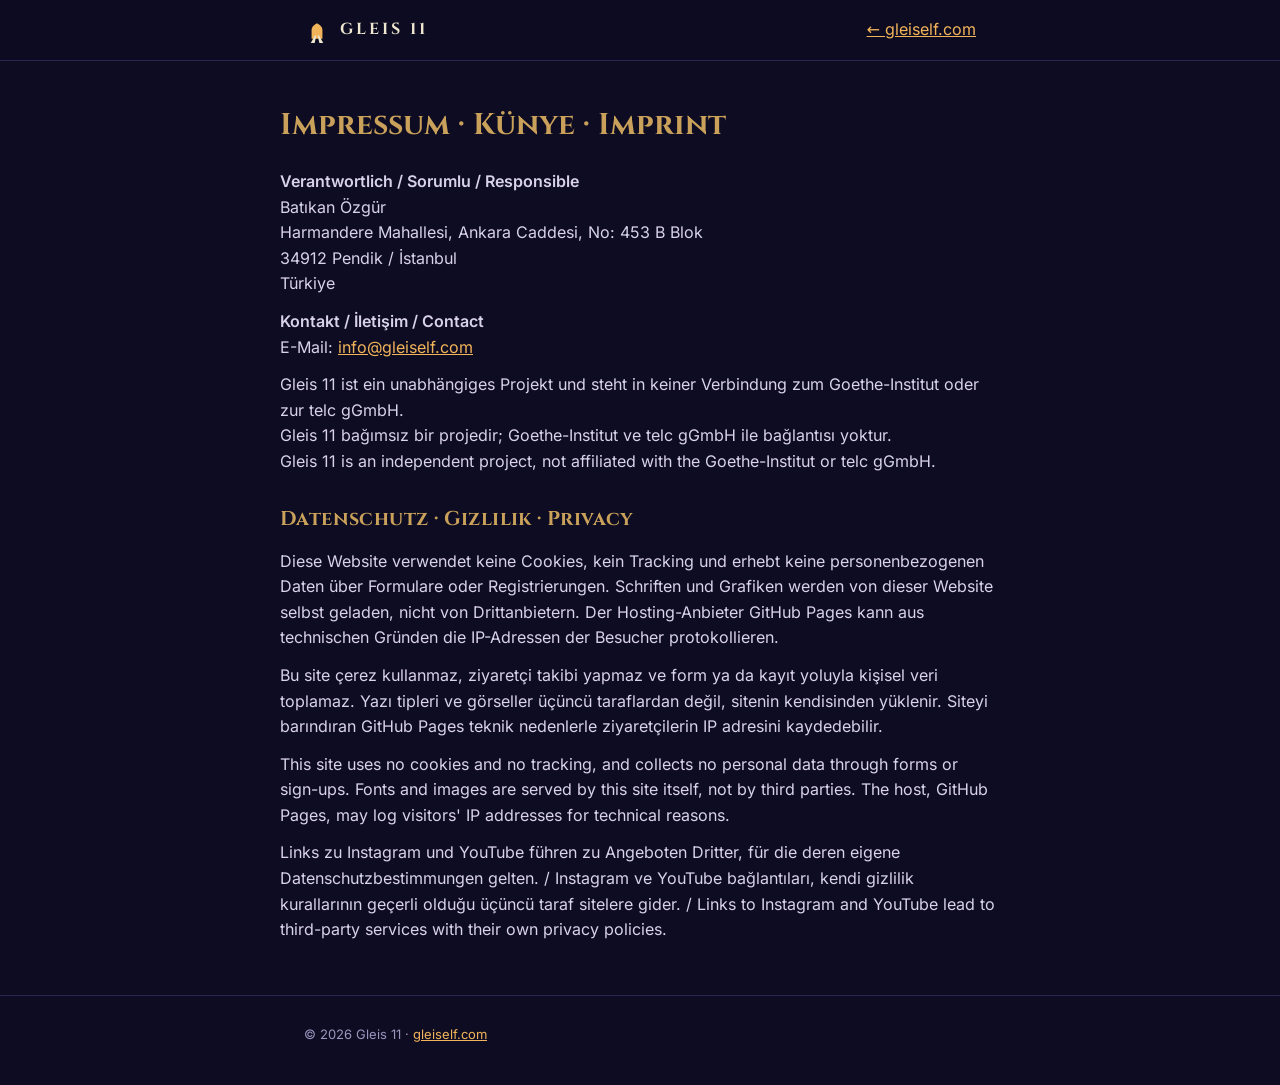
==== impressum.html @ 2728c6e7 "Add files via upload" ====
<!doctype html>
<html lang="de">
<head>
<meta charset="utf-8">
<meta name="viewport" content="width=device-width, initial-scale=1">
<title>Impressum · Künye · Gleis 11</title>
<meta name="robots" content="noindex">
<link rel="icon" href="favicon.svg" type="image/svg+xml">
<link rel="stylesheet" href="style.css">
</head>
<body class="legal">
<header class="bar">
<div class="wrap">
<a class="brand" href="index.html">
<svg width="26" height="26" viewBox="0 0 240 240" aria-hidden="true"><path d="M70 200 L70 118 Q70 84 120 58 Q170 84 170 118 L170 200 Z" fill="#F2B45A"/><polygon points="62,240 98,240 114,170 102,170" fill="#EFE6D0"/><polygon points="142,240 178,240 138,170 126,170" fill="#EFE6D0"/></svg>
GLEIS 11
</a>
<a href="index.html">← gleiself.com</a>
</div>
</header>
<main class="wrap">
<h1>Impressum · Künye · Imprint</h1>

<p><b>Verantwortlich / Sorumlu / Responsible</b><br>
Batıkan Özgür<br>
Harmandere Mahallesi, Ankara Caddesi, No: 453 B Blok<br>
34912 Pendik / İstanbul<br>
Türkiye</p>

<p><b>Kontakt / İletişim / Contact</b><br>
E-Mail: <a href="mailto:info@gleiself.com">info@gleiself.com</a></p>

<p>Gleis 11 ist ein unabhängiges Projekt und steht in keiner Verbindung zum Goethe-Institut oder zur telc gGmbH.<br>
Gleis 11 bağımsız bir projedir; Goethe-Institut ve telc gGmbH ile bağlantısı yoktur.<br>
Gleis 11 is an independent project, not affiliated with the Goethe-Institut or telc gGmbH.</p>

<h2 id="gizlilik">Datenschutz · Gizlilik · Privacy</h2>
<p>Diese Website verwendet keine Cookies, kein Tracking und erhebt keine personenbezogenen Daten über Formulare oder Registrierungen. Schriften und Grafiken werden von dieser Website selbst geladen, nicht von Drittanbietern. Der Hosting-Anbieter GitHub Pages kann aus technischen Gründen die IP-Adressen der Besucher protokollieren.</p>
<p>Bu site çerez kullanmaz, ziyaretçi takibi yapmaz ve form ya da kayıt yoluyla kişisel veri toplamaz. Yazı tipleri ve görseller üçüncü taraflardan değil, sitenin kendisinden yüklenir. Siteyi barındıran GitHub Pages teknik nedenlerle ziyaretçilerin IP adresini kaydedebilir.</p>
<p>This site uses no cookies and no tracking, and collects no personal data through forms or sign-ups. Fonts and images are served by this site itself, not by third parties. The host, GitHub Pages, may log visitors' IP addresses for technical reasons.</p>
<p>Links zu Instagram und YouTube führen zu Angeboten Dritter, für die deren eigene Datenschutzbestimmungen gelten. / Instagram ve YouTube bağlantıları, kendi gizlilik kurallarının geçerli olduğu üçüncü taraf sitelere gider. / Links to Instagram and YouTube lead to third-party services with their own privacy policies.</p>
</main>
<footer><div class="wrap">© 2026 Gleis 11 · <a href="index.html">gleiself.com</a></div></footer>
</body>
</html>
---- style.css ----
@font-face{font-family:'Cinzel';font-style:normal;font-weight:700;font-display:swap;src:url(fonts/cinzel-latin-700-normal.woff2) format('woff2');unicode-range:U+0000-00FF,U+0131,U+0152-0153,U+02BB-02BC,U+02C6,U+02DA,U+02DC,U+0304,U+0308,U+0329,U+2000-206F,U+20AC,U+2122,U+2191,U+2193,U+2212,U+2215,U+FEFF,U+FFFD}
@font-face{font-family:'Cinzel';font-style:normal;font-weight:700;font-display:swap;src:url(fonts/cinzel-latin-ext-700-normal.woff2) format('woff2');unicode-range:U+0100-02BA,U+02BD-02C5,U+02C7-02CC,U+02CE-02D7,U+02DD-02FF,U+0304,U+0308,U+0329,U+1D00-1DBF,U+1E00-1E9F,U+1EF2-1EFF,U+2020,U+20A0-20AB,U+20AD-20C0,U+2113,U+2C60-2C7F,U+A720-A7FF}
@font-face{font-family:'Inter';font-style:normal;font-weight:400;font-display:swap;src:url(fonts/inter-latin-400-normal.woff2) format('woff2');unicode-range:U+0000-00FF,U+0131,U+0152-0153,U+02BB-02BC,U+02C6,U+02DA,U+02DC,U+0304,U+0308,U+0329,U+2000-206F,U+20AC,U+2122,U+2191,U+2193,U+2212,U+2215,U+FEFF,U+FFFD}
@font-face{font-family:'Inter';font-style:normal;font-weight:400;font-display:swap;src:url(fonts/inter-latin-ext-400-normal.woff2) format('woff2');unicode-range:U+0100-02BA,U+02BD-02C5,U+02C7-02CC,U+02CE-02D7,U+02DD-02FF,U+0304,U+0308,U+0329,U+1D00-1DBF,U+1E00-1E9F,U+1EF2-1EFF,U+2020,U+20A0-20AB,U+20AD-20C0,U+2113,U+2C60-2C7F,U+A720-A7FF}
@font-face{font-family:'Inter';font-style:normal;font-weight:500;font-display:swap;src:url(fonts/inter-latin-500-normal.woff2) format('woff2');unicode-range:U+0000-00FF,U+0131,U+0152-0153,U+02BB-02BC,U+02C6,U+02DA,U+02DC,U+0304,U+0308,U+0329,U+2000-206F,U+20AC,U+2122,U+2191,U+2193,U+2212,U+2215,U+FEFF,U+FFFD}
@font-face{font-family:'Inter';font-style:normal;font-weight:500;font-display:swap;src:url(fonts/inter-latin-ext-500-normal.woff2) format('woff2');unicode-range:U+0100-02BA,U+02BD-02C5,U+02C7-02CC,U+02CE-02D7,U+02DD-02FF,U+0304,U+0308,U+0329,U+1D00-1DBF,U+1E00-1E9F,U+1EF2-1EFF,U+2020,U+20A0-20AB,U+20AD-20C0,U+2113,U+2C60-2C7F,U+A720-A7FF}
@font-face{font-family:'Inter';font-style:normal;font-weight:600;font-display:swap;src:url(fonts/inter-latin-600-normal.woff2) format('woff2');unicode-range:U+0000-00FF,U+0131,U+0152-0153,U+02BB-02BC,U+02C6,U+02DA,U+02DC,U+0304,U+0308,U+0329,U+2000-206F,U+20AC,U+2122,U+2191,U+2193,U+2212,U+2215,U+FEFF,U+FFFD}
@font-face{font-family:'Inter';font-style:normal;font-weight:600;font-display:swap;src:url(fonts/inter-latin-ext-600-normal.woff2) format('woff2');unicode-range:U+0100-02BA,U+02BD-02C5,U+02C7-02CC,U+02CE-02D7,U+02DD-02FF,U+0304,U+0308,U+0329,U+1D00-1DBF,U+1E00-1E9F,U+1EF2-1EFF,U+2020,U+20A0-20AB,U+20AD-20C0,U+2113,U+2C60-2C7F,U+A720-A7FF}
@font-face{font-family:'Cormorant Garamond';font-style:italic;font-weight:500;font-display:swap;src:url(fonts/cormorant-garamond-latin-500-italic.woff2) format('woff2');unicode-range:U+0000-00FF,U+0131,U+0152-0153,U+02BB-02BC,U+02C6,U+02DA,U+02DC,U+0304,U+0308,U+0329,U+2000-206F,U+20AC,U+2122,U+2191,U+2193,U+2212,U+2215,U+FEFF,U+FFFD}
@font-face{font-family:'Cormorant Garamond';font-style:italic;font-weight:500;font-display:swap;src:url(fonts/cormorant-garamond-latin-ext-500-italic.woff2) format('woff2');unicode-range:U+0100-02BA,U+02BD-02C5,U+02C7-02CC,U+02CE-02D7,U+02DD-02FF,U+0304,U+0308,U+0329,U+1D00-1DBF,U+1E00-1E9F,U+1EF2-1EFF,U+2020,U+20A0-20AB,U+20AD-20C0,U+2113,U+2C60-2C7F,U+A720-A7FF}
:root{--ground:#0E0C22;--dusk:#2B2260;--panel:#13102C;--line:#2A2550;--lamp:#F2B45A;--gilt:#C9A15A;--parch:#EFE6D0;--text:#D8D2EA;--muted:#BDB5DE;--faint:#9C95BE}
*{box-sizing:border-box}
html{scroll-behavior:smooth}
body{margin:0;background:var(--ground);color:var(--text);font-family:'Inter',system-ui,sans-serif;font-size:16px;line-height:1.6}
a{color:var(--lamp)}a:hover{color:#FFD58A}
.wrap{max-width:720px;margin:0 auto;padding:0 24px}
header.bar{position:sticky;top:0;z-index:5;background:rgba(14,12,34,.92);backdrop-filter:blur(6px);border-bottom:1px solid var(--line)}
header.bar .wrap{display:flex;align-items:center;justify-content:space-between;height:60px}
.brand{display:flex;align-items:center;gap:10px;text-decoration:none;color:var(--parch);font-family:'Cinzel',serif;font-weight:700;letter-spacing:3px}
.lang{display:flex;border:1px solid var(--gilt);border-radius:999px;overflow:hidden}
.lang button{all:unset;cursor:pointer;padding:8px 14px;font-size:14px;font-weight:600;color:var(--parch);min-width:24px;text-align:center}
.lang button[aria-pressed="true"]{background:var(--gilt);color:var(--ground)}
.lang button:focus-visible{outline:2px solid var(--lamp);outline-offset:-2px}
.hero{position:relative;text-align:center;padding:48px 0 56px;background:radial-gradient(ellipse at 50% 30%,var(--dusk) 0%,var(--ground) 70%);overflow:hidden}
.hero .stars{position:absolute;inset:0;width:100%;height:100%;pointer-events:none}
.hero h1{position:relative;margin:18px 0 6px;font-family:'Cinzel',serif;font-weight:700;font-size:clamp(40px,9vw,64px);letter-spacing:.18em;color:var(--parch)}
.hero .lead{position:relative;margin:0 auto 6px;padding:0 24px;max-width:560px;font-size:19px;font-weight:500;color:#F4EFE4}
.hero .halt{position:relative;margin:0 0 28px;font-family:'Cormorant Garamond',serif;font-style:italic;font-size:24px;color:var(--muted)}
.btn{position:relative;display:inline-block;padding:14px 28px;border-radius:999px;background:var(--lamp);color:var(--ground);font-weight:600;text-decoration:none}
.btn:hover{background:#FFC877;color:var(--ground)}
section{padding:44px 0;border-top:1px solid var(--line)}
section.alt{background:var(--panel)}
h2{margin:0 0 14px;font-family:'Cinzel',serif;font-size:26px;color:var(--gilt);letter-spacing:.02em}
p{margin:0 0 12px}
.tiles{display:inline-flex;gap:4px;padding:6px;background:#080A10;border-radius:8px;margin-bottom:18px}
.tiles span{width:28px;height:38px;border-radius:4px;background:linear-gradient(#1A1E2A 50%,#10131C 50%);display:flex;align-items:center;justify-content:center;font-family:'Cinzel',serif;font-weight:700;color:var(--parch)}
.cards{display:grid;gap:12px;grid-template-columns:1fr}
@media(min-width:640px){.cards{grid-template-columns:repeat(3,1fr)}}
.card{padding:16px 18px;border:1px solid var(--gilt);border-radius:12px;background:var(--ground)}
.card b{display:block;color:var(--parch);margin-bottom:4px}
.card span{font-size:15px;color:var(--muted)}
.stats{display:flex;gap:12px;margin-bottom:16px}
.stat{flex:1;padding:14px;border-radius:12px;background:var(--panel);text-align:center}
.stat b{display:block;font-family:'Cinzel',serif;font-size:30px;color:var(--lamp)}
.stat>span{font-size:14px;color:var(--muted)}
.chips{display:flex;flex-wrap:wrap;gap:8px}
.chip{padding:8px 14px;border-radius:999px;background:var(--lamp);color:var(--ground);font-weight:600;font-size:15px}
.chip.soon{background:none;border:1px dashed #6E668F;color:var(--muted);font-weight:400}
.follow{display:grid;gap:14px}
@media(min-width:640px){.follow{grid-template-columns:1fr 1fr}}
.fcard{padding:18px;border-radius:14px;border:1px solid #3A3370;background:var(--panel)}
.fcard b{display:block;color:var(--parch);margin-bottom:12px}
.fcard .row{display:flex;gap:10px}
.fcard a,.fcard .off{flex:1;padding:12px;border-radius:10px;text-align:center;font-weight:600;text-decoration:none;min-height:44px;display:flex;align-items:center;justify-content:center}
.fcard a{background:var(--ground);border:1px solid var(--gilt)}
.fcard .off{border:1px dashed #6E668F;color:#8F88B0;font-weight:400}
footer{padding:28px 0 40px;border-top:1px solid var(--line);font-size:13px;color:var(--faint);line-height:1.6}
footer .refs b{display:block;color:var(--muted);margin-bottom:6px}
footer .refs div{margin-bottom:4px}
footer .links{display:flex;flex-wrap:wrap;gap:16px;margin:18px 0 12px;font-size:14px}
[data-lang="en"] .tr,[data-lang="tr"] .en{display:none}
.legal main{padding:40px 0}
.legal h1{font-family:'Cinzel',serif;color:var(--gilt);font-size:30px;margin:0 0 20px}
.legal h2{font-size:20px;margin-top:28px}
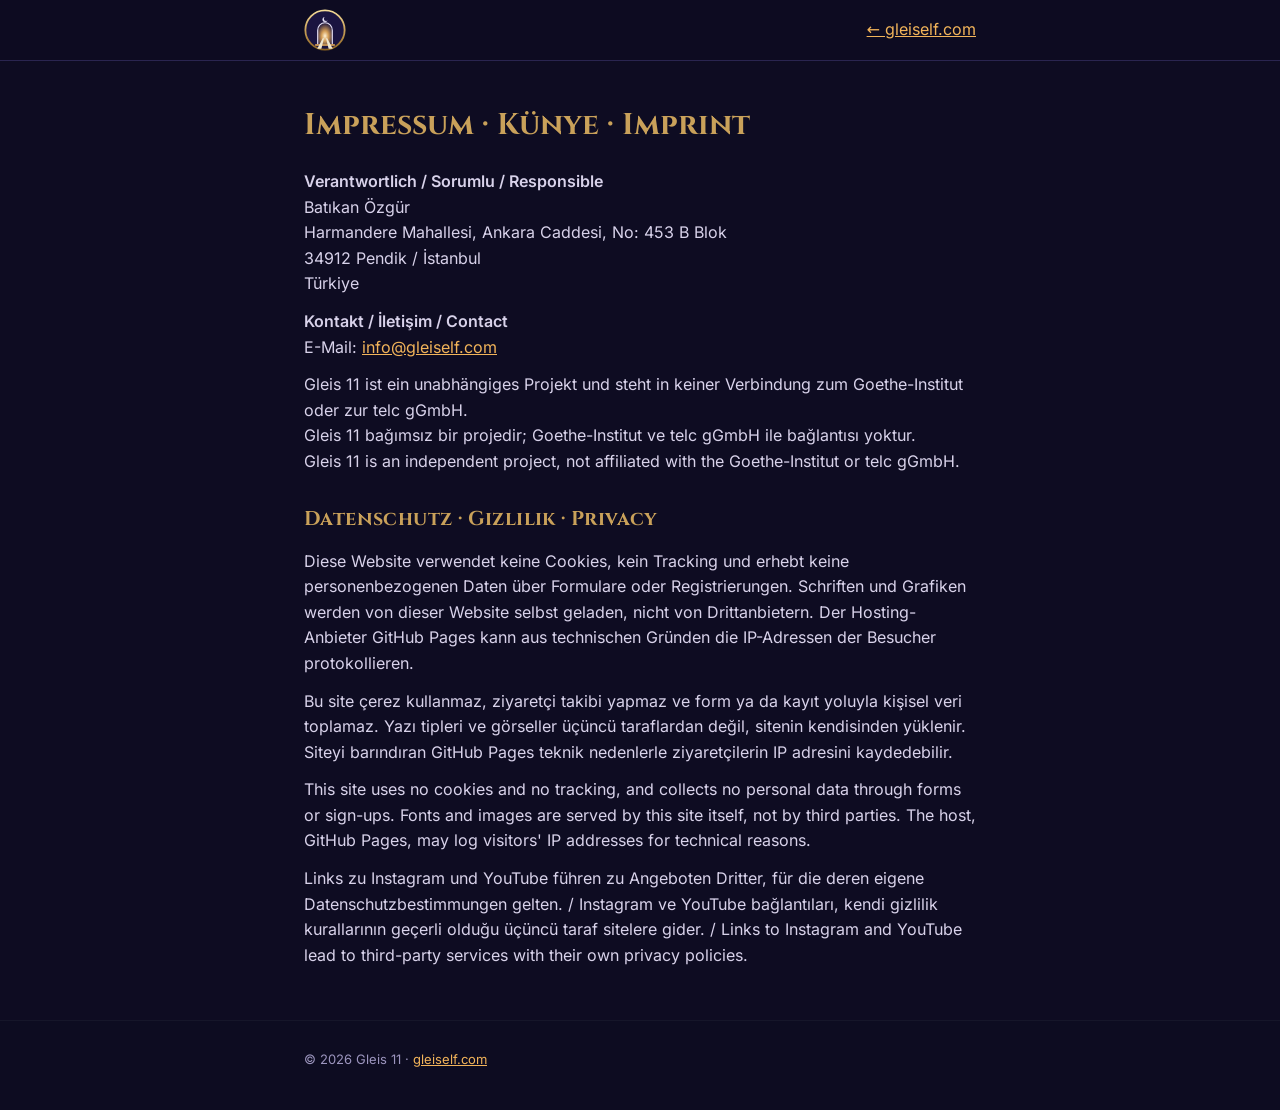
==== commit 5cdf973c: "New station background, logo in rose window, Abfahrt board, follow cards, AI note" ====
--- a/impressum.html
+++ b/impressum.html
@@ -11,9 +11,20 @@
 <body class="legal">
 <header class="bar">
 <div class="wrap">
-<a class="brand" href="index.html">
-<svg width="26" height="26" viewBox="0 0 240 240" aria-hidden="true"><path d="M70 200 L70 118 Q70 84 120 58 Q170 84 170 118 L170 200 Z" fill="#F2B45A"/><polygon points="62,240 98,240 114,170 102,170" fill="#EFE6D0"/><polygon points="142,240 178,240 138,170 126,170" fill="#EFE6D0"/></svg>
-GLEIS 11
+<a class="brand" href="index.html" aria-label="Gleis 11">
+<svg width="42" height="42" viewBox="8 12 184 184" aria-hidden="true">
+<defs>
+<linearGradient id="hg" x1="0" y1="0" x2="0" y2="1"><stop offset="0" stop-color="#F3DA98"/><stop offset=".5" stop-color="#C9A15A"/><stop offset="1" stop-color="#8E6421"/></linearGradient>
+<radialGradient id="hd" cx="50%" cy="62%" r="60%"><stop offset="0" stop-color="#FFF4DA"/><stop offset=".4" stop-color="#F2B45A" stop-opacity=".85"/><stop offset="1" stop-color="#F2B45A" stop-opacity=".05"/></radialGradient>
+<mask id="hc"><rect width="200" height="200" fill="#000"/><circle cx="100" cy="58" r="11" fill="#fff"/><circle cx="105" cy="55" r="10" fill="#000"/></mask>
+</defs>
+<circle cx="100" cy="104" r="86" fill="#1A1440" stroke="url(#hg)" stroke-width="8"/>
+<rect width="200" height="200" fill="#E6E1F5" mask="url(#hc)"/>
+<path d="M68 166 L68 106 A32 34 0 0 1 132 106 L132 166" fill="url(#hd)" stroke="#E6E1F5" stroke-width="5"/>
+<rect x="56" y="166" width="88" height="7" rx="3" fill="#F2B45A"/>
+<polygon points="66,186 84,186 96,140 90,140" fill="#EFE6D0"/>
+<polygon points="116,186 134,186 110,140 104,140" fill="#EFE6D0"/>
+</svg>
 </a>
 <a href="index.html">← gleiself.com</a>
 </div>
--- a/style.css
+++ b/style.css
@@ -32,8 +32,6 @@
 section.alt{background:var(--panel)}
 h2{margin:0 0 14px;font-family:'Cinzel',serif;font-size:26px;color:var(--gilt);letter-spacing:.02em}
 p{margin:0 0 12px}
-.tiles{display:inline-flex;gap:4px;padding:6px;background:#080A10;border-radius:8px;margin-bottom:18px}
-.tiles span{width:28px;height:38px;border-radius:4px;background:linear-gradient(#1A1E2A 50%,#10131C 50%);display:flex;align-items:center;justify-content:center;font-family:'Cinzel',serif;font-weight:700;color:var(--parch)}
 .cards{display:grid;gap:12px;grid-template-columns:1fr}
 @media(min-width:640px){.cards{grid-template-columns:repeat(3,1fr)}}
 .card{padding:16px 18px;border:1px solid var(--gilt);border-radius:12px;background:var(--ground)}
@@ -45,20 +43,59 @@
 .stat>span{font-size:14px;color:var(--muted)}
 .chips{display:flex;flex-wrap:wrap;gap:8px}
 .chip{padding:8px 14px;border-radius:999px;background:var(--lamp);color:var(--ground);font-weight:600;font-size:15px}
-.chip.soon{background:none;border:1px dashed #6E668F;color:var(--muted);font-weight:400}
+.board{margin-top:18px;padding:14px 16px 16px;background:#080A10;border:1px solid #2A2E3C;border-radius:12px;box-shadow:inset 0 1px 0 #1C2030}
+.board-head{display:flex;align-items:center;justify-content:space-between;font-family:'Cinzel',serif;font-weight:700;letter-spacing:.2em;text-transform:uppercase;font-size:13px;color:var(--gilt);margin-bottom:10px}
+.lampdot{width:9px;height:9px;border-radius:50%;background:var(--lamp);box-shadow:0 0 10px var(--lamp);animation:blink 1.6s ease-in-out infinite}
+@keyframes blink{50%{opacity:.25}}
+.board-cols,.board-row{display:grid;grid-template-columns:56px 1fr 48px;gap:10px;align-items:center}
+.board-cols{font-size:11px;letter-spacing:.12em;text-transform:uppercase;color:#6F7590;margin-bottom:6px}
+.board-cols span:last-child,.board-row .gl{text-align:center}
+.board-row .when{color:var(--lamp);font-weight:600;font-size:15px}
+.board-row .gl{font-family:'Cinzel',serif;font-weight:700;font-size:20px;color:var(--parch)}
+.flap{position:relative;display:block;height:44px;perspective:300px;border-radius:6px;background:linear-gradient(#1A1E2A 50%,#10131C 50%);overflow:hidden}
+.flap::after{content:"";position:absolute;left:0;right:0;top:50%;height:1px;background:#05060A}
+.flap .word{display:flex;align-items:center;height:100%;padding:0 12px;font-size:20px;font-weight:600;color:var(--parch);white-space:nowrap;transform-origin:50% 50%;transition:transform .18s ease-in,opacity .18s}
+.flap .word.out{transform:rotateX(90deg);opacity:.3}
+.flap .word.in{animation:flipin .18s ease-out}
+@keyframes flipin{from{transform:rotateX(-90deg);opacity:.3}to{transform:none;opacity:1}}
+.board-cap{margin:10px 0 0;font-size:15px;color:var(--muted)}
+.sr{position:absolute;width:1px;height:1px;overflow:hidden;clip:rect(0 0 0 0);white-space:nowrap;margin:0}
+@media(prefers-reduced-motion:reduce){.lampdot{animation:none}}
 .follow{display:grid;gap:14px}
-@media(min-width:640px){.follow{grid-template-columns:1fr 1fr}}
+@media(min-width:640px){.follow{grid-template-columns:repeat(3,1fr)}}
 .fcard{padding:18px;border-radius:14px;border:1px solid #3A3370;background:var(--panel)}
 .fcard b{display:block;color:var(--parch);margin-bottom:12px}
-.fcard .row{display:flex;gap:10px}
+.fcard .row{display:flex;flex-direction:column;gap:10px}
 .fcard a,.fcard .off{flex:1;padding:12px;border-radius:10px;text-align:center;font-weight:600;text-decoration:none;min-height:44px;display:flex;align-items:center;justify-content:center}
-.fcard a{background:var(--ground);border:1px solid var(--gilt)}
+.fcard a{background:var(--ground);border:1px solid var(--gilt);gap:8px}
+.fcard .ig{flex:none}
+footer .ai{margin-top:6px}
 .fcard .off{border:1px dashed #6E668F;color:#8F88B0;font-weight:400}
 footer{padding:28px 0 40px;border-top:1px solid var(--line);font-size:13px;color:var(--faint);line-height:1.6}
 footer .refs b{display:block;color:var(--muted);margin-bottom:6px}
 footer .refs div{margin-bottom:4px}
 footer .links{display:flex;flex-wrap:wrap;gap:16px;margin:18px 0 12px;font-size:14px}
 [data-lang="en"] .tr,[data-lang="tr"] .en{display:none}
-.legal main{padding:40px 0}
+.legal main{padding:40px 24px}
 .legal h1{font-family:'Cinzel',serif;color:var(--gilt);font-size:30px;margin:0 0 20px}
 .legal h2{font-size:20px;margin-top:28px}
+/* fixed illustrated background; the logo is part of the picture */
+/* the whole picture always fits between the 60px header and the bottom of the screen */
+:root{--vh:100vh}
+@supports(height:100lvh){:root{--vh:100lvh}}
+:root{--s:calc((var(--vh) - 60px) / 1000);--off:60px}
+.bgfix{position:fixed;left:0;top:0;width:100%;height:var(--vh);z-index:-1;background:var(--ground) url(bg-1200.webp) no-repeat;background-size:calc(var(--s) * 1600) calc(var(--s) * 1000);background-position:center var(--off)}
+@media(min-width:900px){.bgfix{background-image:url(bg.webp)}}
+.bgfix::after{content:"";position:absolute;inset:0;background:linear-gradient(to right,#0E0C22 0,rgba(14,12,34,0) 9%,rgba(14,12,34,0) 91%,#0E0C22 100%) center top/calc(var(--s) * 1600 + 2px) 100% no-repeat,linear-gradient(rgba(14,12,34,.18),rgba(14,12,34,.30) 55%,rgba(14,12,34,.45))}
+.brand svg{display:block}
+/* hero: positions are in picture units (1 unit = var(--s)) so they line up with the drawing */
+.hero{background:linear-gradient(to bottom,rgba(14,12,34,0) 0,rgba(14,12,34,0) 90%,rgba(14,12,34,.58) 100%);padding:calc(var(--off) + var(--s) * 466 - 60px) 0 0;min-height:calc(var(--off) + var(--s) * 930 - 60px)}
+.hero h1{margin:0;font-size:calc(var(--s) * 38);line-height:1;letter-spacing:.16em;padding-left:.16em;text-shadow:0 2px 14px rgba(14,12,34,.9)}
+.hero .lead{margin:calc(var(--s) * 18) auto 0;text-shadow:0 1px 12px rgba(14,12,34,.95)}
+.hero .btn{margin-top:14px}
+.hero .halt{position:absolute;left:50%;top:calc(var(--off) + var(--s) * 742 - 60px);transform:translate(-50%,-50%);margin:0;display:inline-block;padding:14px 28px;border-radius:999px;background:var(--lamp);color:var(--ground);font-family:'Inter',system-ui,sans-serif;font-style:normal;font-weight:600;font-size:16px;line-height:1.6;white-space:nowrap;text-decoration:none;box-shadow:0 0 0 1px rgba(14,12,34,.35),0 2px 10px rgba(14,12,34,.45)}
+.hero .halt:hover{background:#FFC877;color:var(--ground)}
+.hero .halt:focus-visible,.hero .btn:focus-visible{outline:2px solid var(--parch);outline-offset:3px}
+main>section{background:rgba(14,12,34,.58);border-top:0}
+main>section.alt{background:rgba(17,14,40,.64)}
+footer{background:rgba(14,12,34,.7);border-top:1px solid rgba(255,255,255,.04)}
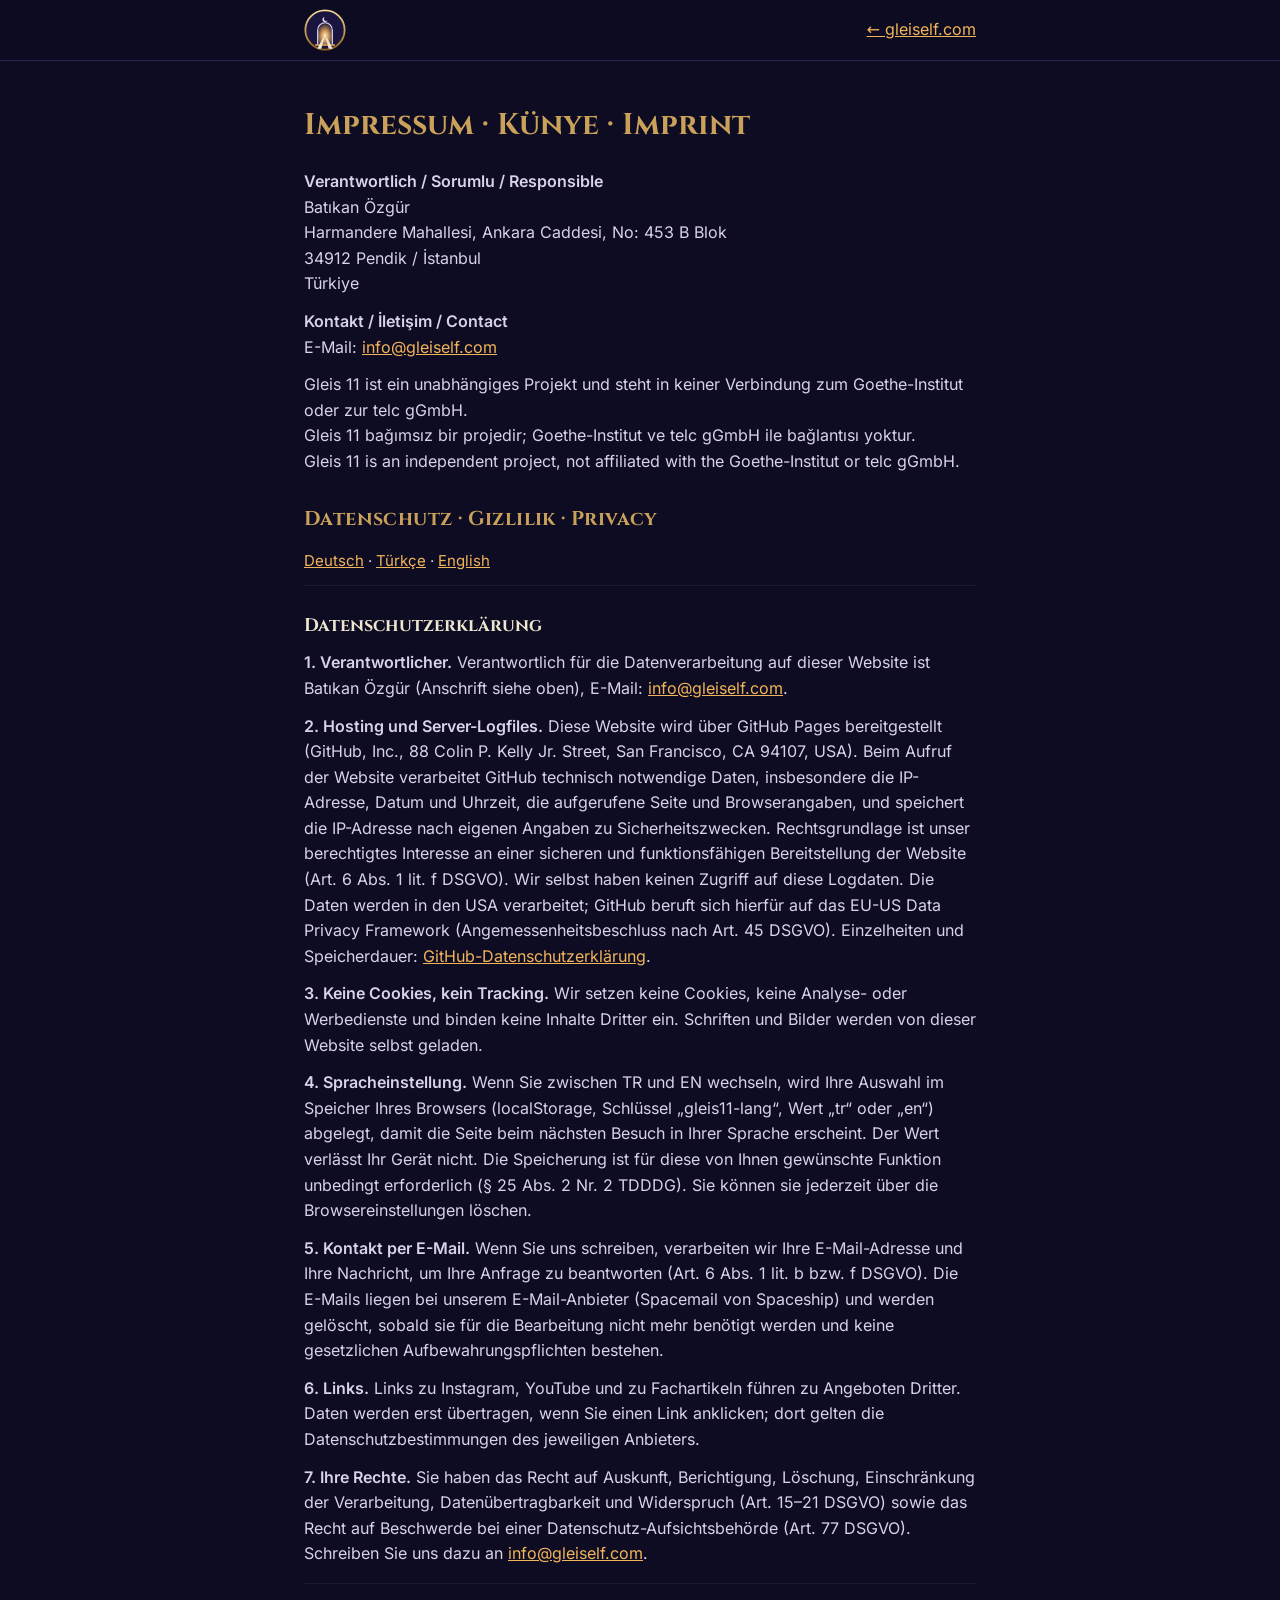
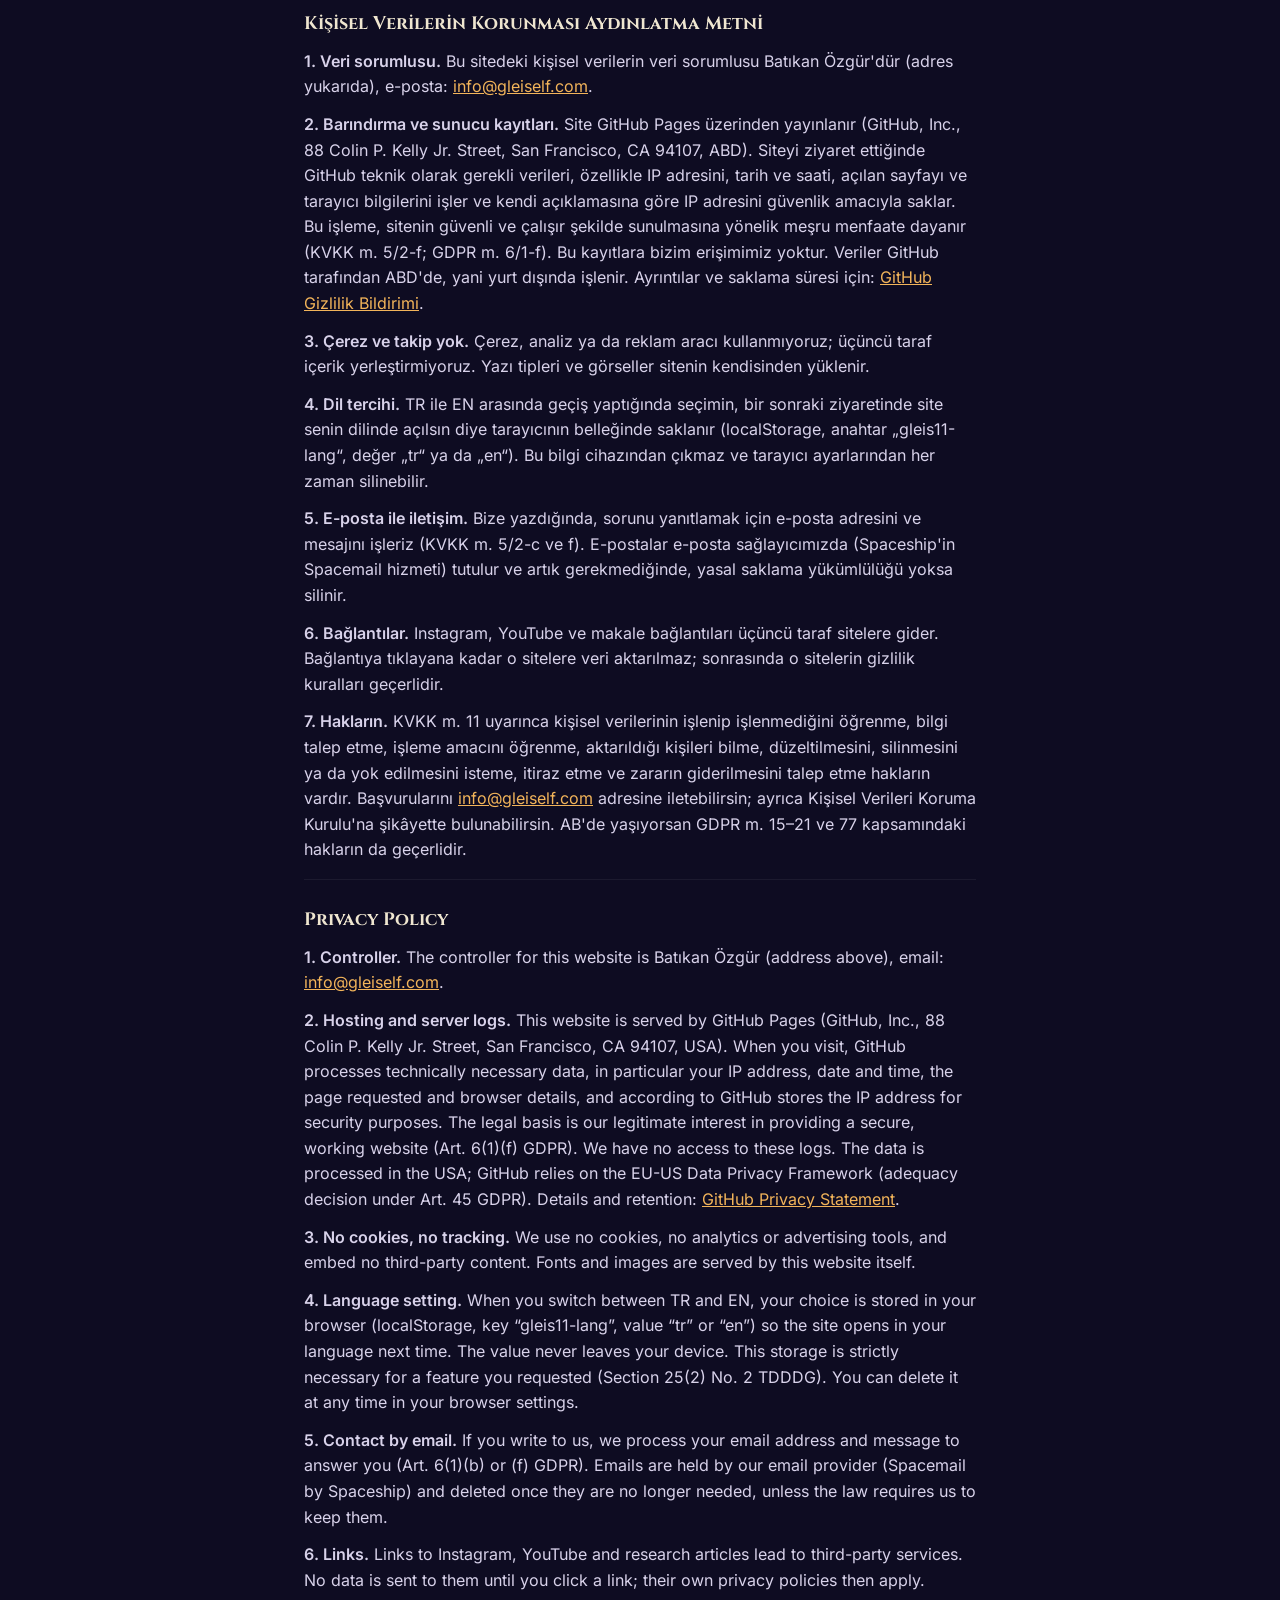
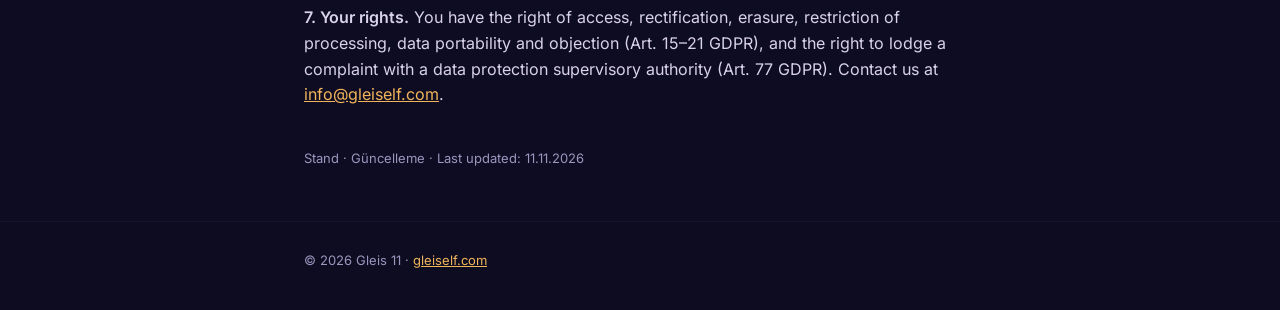
==== commit e58cacd0: "Full privacy notice in DE/TR/EN (GDPR, KVKK, TDDDG)" ====
--- a/impressum.html
+++ b/impressum.html
@@ -46,10 +46,42 @@
 Gleis 11 is an independent project, not affiliated with the Goethe-Institut or telc gGmbH.</p>
 
 <h2 id="gizlilik">Datenschutz · Gizlilik · Privacy</h2>
-<p>Diese Website verwendet keine Cookies, kein Tracking und erhebt keine personenbezogenen Daten über Formulare oder Registrierungen. Schriften und Grafiken werden von dieser Website selbst geladen, nicht von Drittanbietern. Der Hosting-Anbieter GitHub Pages kann aus technischen Gründen die IP-Adressen der Besucher protokollieren.</p>
-<p>Bu site çerez kullanmaz, ziyaretçi takibi yapmaz ve form ya da kayıt yoluyla kişisel veri toplamaz. Yazı tipleri ve görseller üçüncü taraflardan değil, sitenin kendisinden yüklenir. Siteyi barındıran GitHub Pages teknik nedenlerle ziyaretçilerin IP adresini kaydedebilir.</p>
-<p>This site uses no cookies and no tracking, and collects no personal data through forms or sign-ups. Fonts and images are served by this site itself, not by third parties. The host, GitHub Pages, may log visitors' IP addresses for technical reasons.</p>
-<p>Links zu Instagram und YouTube führen zu Angeboten Dritter, für die deren eigene Datenschutzbestimmungen gelten. / Instagram ve YouTube bağlantıları, kendi gizlilik kurallarının geçerli olduğu üçüncü taraf sitelere gider. / Links to Instagram and YouTube lead to third-party services with their own privacy policies.</p>
+<p class="langnav"><a href="#de">Deutsch</a> · <a href="#tr">Türkçe</a> · <a href="#en">English</a></p>
+
+<section id="de" lang="de">
+<h3>Datenschutzerklärung</h3>
+<p><b>1. Verantwortlicher.</b> Verantwortlich für die Datenverarbeitung auf dieser Website ist Batıkan Özgür (Anschrift siehe oben), E-Mail: <a href="mailto:info@gleiself.com">info@gleiself.com</a>.</p>
+<p><b>2. Hosting und Server-Logfiles.</b> Diese Website wird über GitHub Pages bereitgestellt (GitHub, Inc., 88 Colin P. Kelly Jr. Street, San Francisco, CA 94107, USA). Beim Aufruf der Website verarbeitet GitHub technisch notwendige Daten, insbesondere die IP-Adresse, Datum und Uhrzeit, die aufgerufene Seite und Browserangaben, und speichert die IP-Adresse nach eigenen Angaben zu Sicherheitszwecken. Rechtsgrundlage ist unser berechtigtes Interesse an einer sicheren und funktionsfähigen Bereitstellung der Website (Art. 6 Abs. 1 lit. f DSGVO). Wir selbst haben keinen Zugriff auf diese Logdaten. Die Daten werden in den USA verarbeitet; GitHub beruft sich hierfür auf das EU-US Data Privacy Framework (Angemessenheitsbeschluss nach Art. 45 DSGVO). Einzelheiten und Speicherdauer: <a href="https://docs.github.com/de/site-policy/privacy-policies/github-general-privacy-statement" rel="noopener">GitHub-Datenschutzerklärung</a>.</p>
+<p><b>3. Keine Cookies, kein Tracking.</b> Wir setzen keine Cookies, keine Analyse- oder Werbedienste und binden keine Inhalte Dritter ein. Schriften und Bilder werden von dieser Website selbst geladen.</p>
+<p><b>4. Spracheinstellung.</b> Wenn Sie zwischen TR und EN wechseln, wird Ihre Auswahl im Speicher Ihres Browsers (localStorage, Schlüssel „gleis11-lang“, Wert „tr“ oder „en“) abgelegt, damit die Seite beim nächsten Besuch in Ihrer Sprache erscheint. Der Wert verlässt Ihr Gerät nicht. Die Speicherung ist für diese von Ihnen gewünschte Funktion unbedingt erforderlich (§ 25 Abs. 2 Nr. 2 TDDDG). Sie können sie jederzeit über die Browsereinstellungen löschen.</p>
+<p><b>5. Kontakt per E-Mail.</b> Wenn Sie uns schreiben, verarbeiten wir Ihre E-Mail-Adresse und Ihre Nachricht, um Ihre Anfrage zu beantworten (Art. 6 Abs. 1 lit. b bzw. f DSGVO). Die E-Mails liegen bei unserem E-Mail-Anbieter (Spacemail von Spaceship) und werden gelöscht, sobald sie für die Bearbeitung nicht mehr benötigt werden und keine gesetzlichen Aufbewahrungspflichten bestehen.</p>
+<p><b>6. Links.</b> Links zu Instagram, YouTube und zu Fachartikeln führen zu Angeboten Dritter. Daten werden erst übertragen, wenn Sie einen Link anklicken; dort gelten die Datenschutzbestimmungen des jeweiligen Anbieters.</p>
+<p><b>7. Ihre Rechte.</b> Sie haben das Recht auf Auskunft, Berichtigung, Löschung, Einschränkung der Verarbeitung, Datenübertragbarkeit und Widerspruch (Art. 15–21 DSGVO) sowie das Recht auf Beschwerde bei einer Datenschutz-Aufsichtsbehörde (Art. 77 DSGVO). Schreiben Sie uns dazu an <a href="mailto:info@gleiself.com">info@gleiself.com</a>.</p>
+</section>
+
+<section id="tr" lang="tr">
+<h3>Kişisel Verilerin Korunması Aydınlatma Metni</h3>
+<p><b>1. Veri sorumlusu.</b> Bu sitedeki kişisel verilerin veri sorumlusu Batıkan Özgür'dür (adres yukarıda), e-posta: <a href="mailto:info@gleiself.com">info@gleiself.com</a>.</p>
+<p><b>2. Barındırma ve sunucu kayıtları.</b> Site GitHub Pages üzerinden yayınlanır (GitHub, Inc., 88 Colin P. Kelly Jr. Street, San Francisco, CA 94107, ABD). Siteyi ziyaret ettiğinde GitHub teknik olarak gerekli verileri, özellikle IP adresini, tarih ve saati, açılan sayfayı ve tarayıcı bilgilerini işler ve kendi açıklamasına göre IP adresini güvenlik amacıyla saklar. Bu işleme, sitenin güvenli ve çalışır şekilde sunulmasına yönelik meşru menfaate dayanır (KVKK m. 5/2-f; GDPR m. 6/1-f). Bu kayıtlara bizim erişimimiz yoktur. Veriler GitHub tarafından ABD'de, yani yurt dışında işlenir. Ayrıntılar ve saklama süresi için: <a href="https://docs.github.com/tr/site-policy/privacy-policies/github-general-privacy-statement" rel="noopener">GitHub Gizlilik Bildirimi</a>.</p>
+<p><b>3. Çerez ve takip yok.</b> Çerez, analiz ya da reklam aracı kullanmıyoruz; üçüncü taraf içerik yerleştirmiyoruz. Yazı tipleri ve görseller sitenin kendisinden yüklenir.</p>
+<p><b>4. Dil tercihi.</b> TR ile EN arasında geçiş yaptığında seçimin, bir sonraki ziyaretinde site senin dilinde açılsın diye tarayıcının belleğinde saklanır (localStorage, anahtar „gleis11-lang“, değer „tr“ ya da „en“). Bu bilgi cihazından çıkmaz ve tarayıcı ayarlarından her zaman silinebilir.</p>
+<p><b>5. E-posta ile iletişim.</b> Bize yazdığında, sorunu yanıtlamak için e-posta adresini ve mesajını işleriz (KVKK m. 5/2-c ve f). E-postalar e-posta sağlayıcımızda (Spaceship'in Spacemail hizmeti) tutulur ve artık gerekmediğinde, yasal saklama yükümlülüğü yoksa silinir.</p>
+<p><b>6. Bağlantılar.</b> Instagram, YouTube ve makale bağlantıları üçüncü taraf sitelere gider. Bağlantıya tıklayana kadar o sitelere veri aktarılmaz; sonrasında o sitelerin gizlilik kuralları geçerlidir.</p>
+<p><b>7. Hakların.</b> KVKK m. 11 uyarınca kişisel verilerinin işlenip işlenmediğini öğrenme, bilgi talep etme, işleme amacını öğrenme, aktarıldığı kişileri bilme, düzeltilmesini, silinmesini ya da yok edilmesini isteme, itiraz etme ve zararın giderilmesini talep etme hakların vardır. Başvurularını <a href="mailto:info@gleiself.com">info@gleiself.com</a> adresine iletebilirsin; ayrıca Kişisel Verileri Koruma Kurulu'na şikâyette bulunabilirsin. AB'de yaşıyorsan GDPR m. 15–21 ve 77 kapsamındaki hakların da geçerlidir.</p>
+</section>
+
+<section id="en" lang="en">
+<h3>Privacy Policy</h3>
+<p><b>1. Controller.</b> The controller for this website is Batıkan Özgür (address above), email: <a href="mailto:info@gleiself.com">info@gleiself.com</a>.</p>
+<p><b>2. Hosting and server logs.</b> This website is served by GitHub Pages (GitHub, Inc., 88 Colin P. Kelly Jr. Street, San Francisco, CA 94107, USA). When you visit, GitHub processes technically necessary data, in particular your IP address, date and time, the page requested and browser details, and according to GitHub stores the IP address for security purposes. The legal basis is our legitimate interest in providing a secure, working website (Art. 6(1)(f) GDPR). We have no access to these logs. The data is processed in the USA; GitHub relies on the EU-US Data Privacy Framework (adequacy decision under Art. 45 GDPR). Details and retention: <a href="https://docs.github.com/en/site-policy/privacy-policies/github-general-privacy-statement" rel="noopener">GitHub Privacy Statement</a>.</p>
+<p><b>3. No cookies, no tracking.</b> We use no cookies, no analytics or advertising tools, and embed no third-party content. Fonts and images are served by this website itself.</p>
+<p><b>4. Language setting.</b> When you switch between TR and EN, your choice is stored in your browser (localStorage, key “gleis11-lang”, value “tr” or “en”) so the site opens in your language next time. The value never leaves your device. This storage is strictly necessary for a feature you requested (Section 25(2) No. 2 TDDDG). You can delete it at any time in your browser settings.</p>
+<p><b>5. Contact by email.</b> If you write to us, we process your email address and message to answer you (Art. 6(1)(b) or (f) GDPR). Emails are held by our email provider (Spacemail by Spaceship) and deleted once they are no longer needed, unless the law requires us to keep them.</p>
+<p><b>6. Links.</b> Links to Instagram, YouTube and research articles lead to third-party services. No data is sent to them until you click a link; their own privacy policies then apply.</p>
+<p><b>7. Your rights.</b> You have the right of access, rectification, erasure, restriction of processing, data portability and objection (Art. 15–21 GDPR), and the right to lodge a complaint with a data protection supervisory authority (Art. 77 GDPR). Contact us at <a href="mailto:info@gleiself.com">info@gleiself.com</a>.</p>
+</section>
+
+<p class="stand">Stand · Güncelleme · Last updated: 11.11.2026</p>
 </main>
 <footer><div class="wrap">© 2026 Gleis 11 · <a href="index.html">gleiself.com</a></div></footer>
 </body>
--- a/style.css
+++ b/style.css
@@ -99,3 +99,8 @@
 main>section{background:rgba(14,12,34,.58);border-top:0}
 main>section.alt{background:rgba(17,14,40,.64)}
 footer{background:rgba(14,12,34,.7);border-top:1px solid rgba(255,255,255,.04)}
+.legal main section{background:none;padding:8px 0 4px;border-top:1px solid rgba(255,255,255,.06)}
+.legal h3{font-family:'Cinzel',serif;color:var(--parch);font-size:18px;margin:18px 0 10px}
+.legal .langnav{font-size:15px}
+.legal .stand{margin-top:24px;font-size:13px;color:var(--faint)}
+.legal [id]{scroll-margin-top:72px}
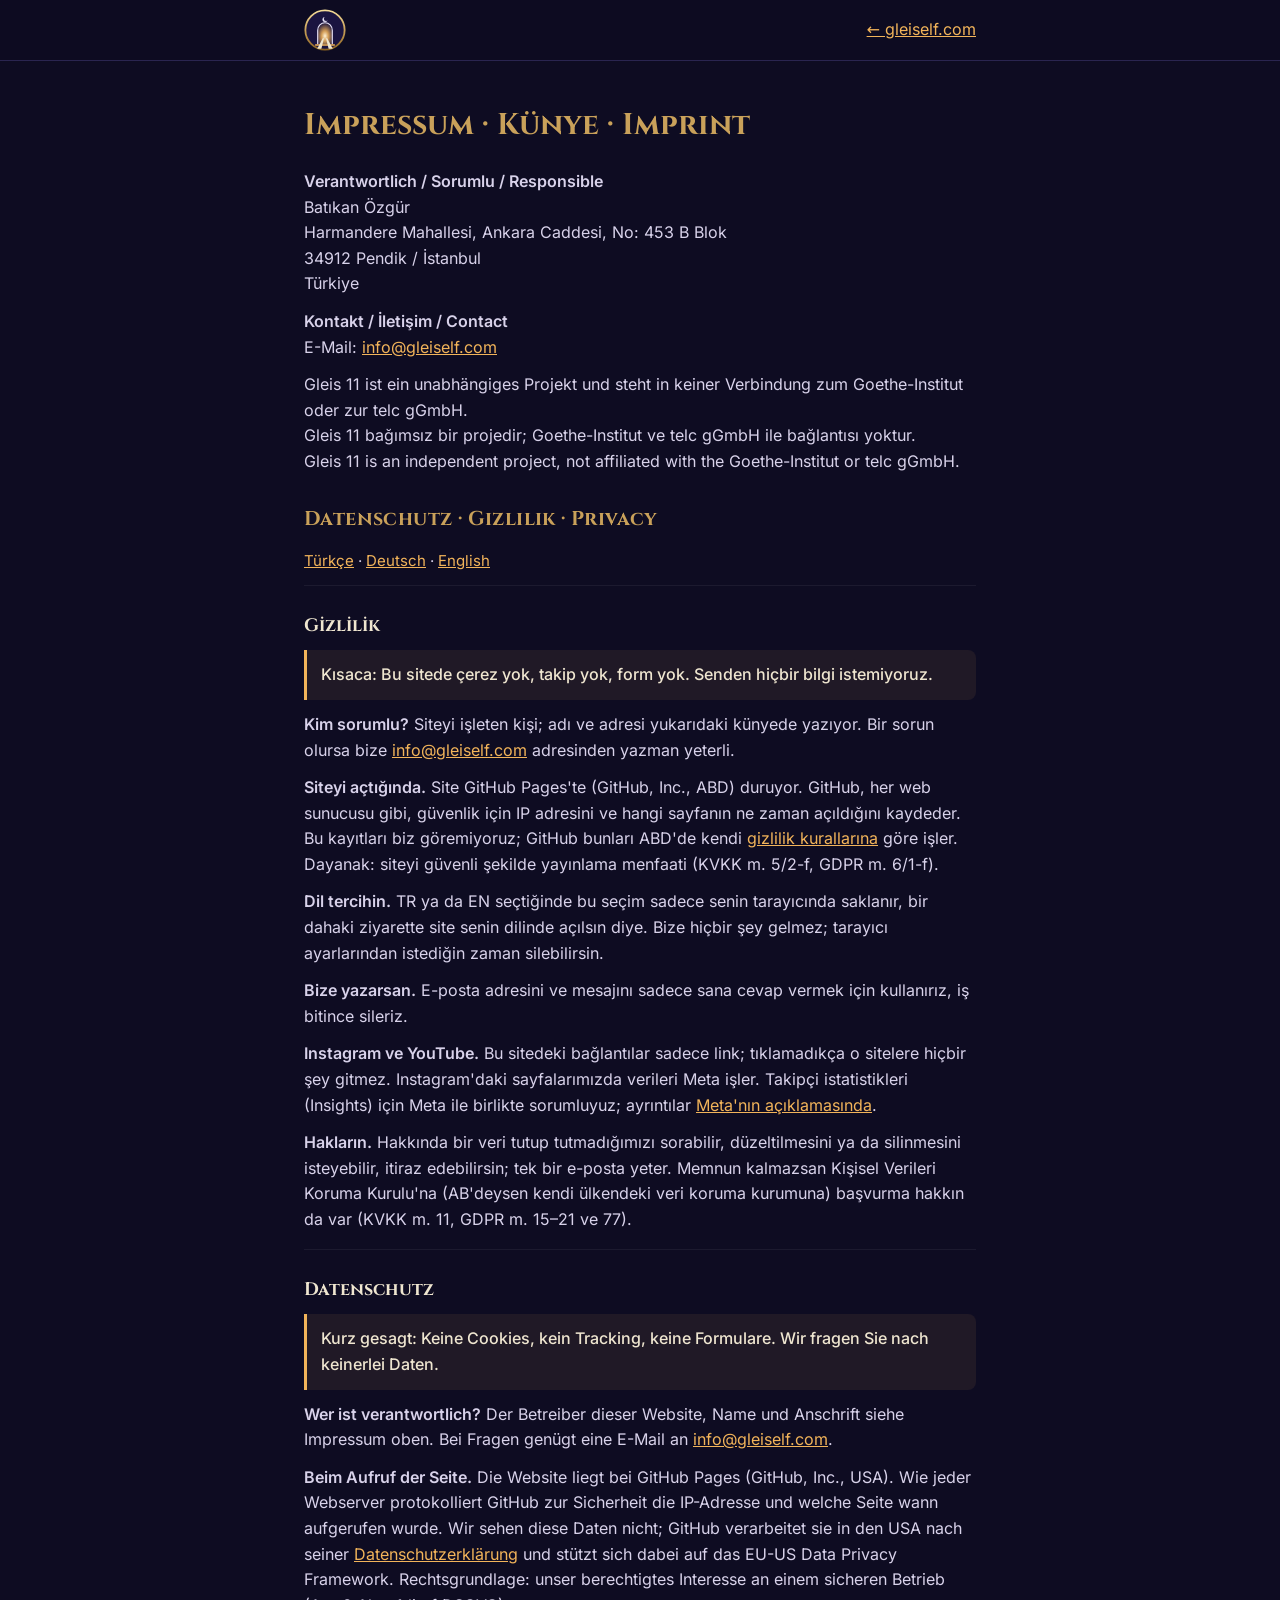
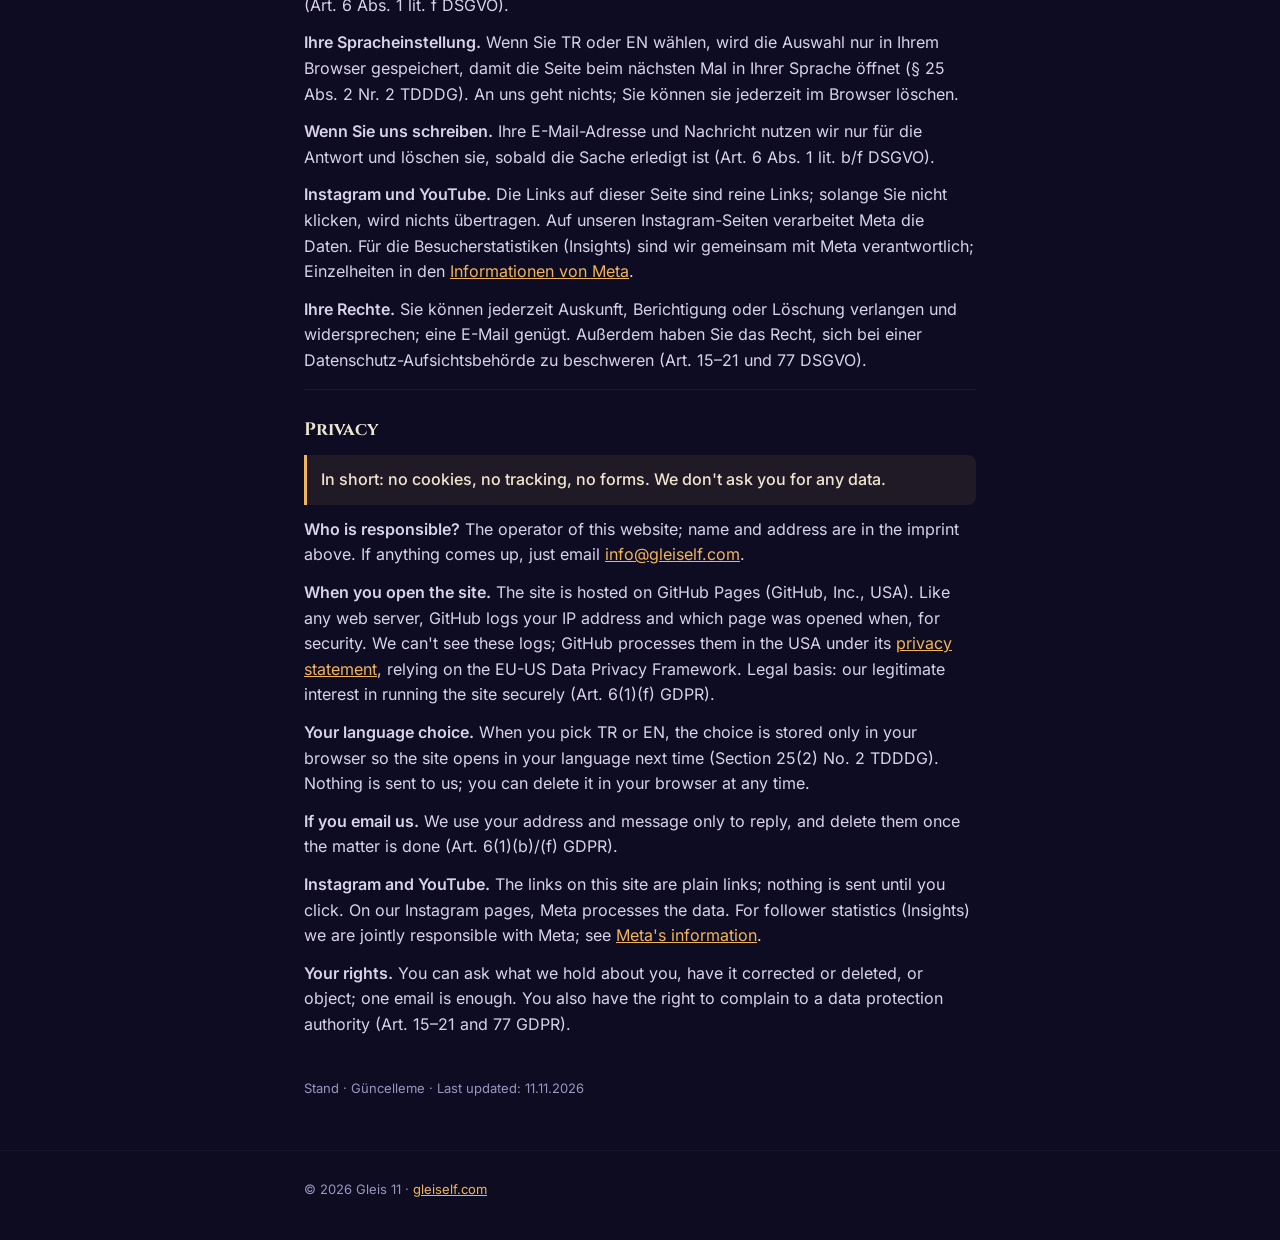
==== commit 66f6abf6: "Friendlier privacy notice, Insights note" ====
--- a/impressum.html
+++ b/impressum.html
@@ -46,39 +46,39 @@
 Gleis 11 is an independent project, not affiliated with the Goethe-Institut or telc gGmbH.</p>
 
 <h2 id="gizlilik">Datenschutz · Gizlilik · Privacy</h2>
-<p class="langnav"><a href="#de">Deutsch</a> · <a href="#tr">Türkçe</a> · <a href="#en">English</a></p>
+<p class="langnav"><a href="#tr">Türkçe</a> · <a href="#de">Deutsch</a> · <a href="#en">English</a></p>
+
+<section id="tr" lang="tr">
+<h3>Gizlilik</h3>
+<p class="tldr">Kısaca: Bu sitede çerez yok, takip yok, form yok. Senden hiçbir bilgi istemiyoruz.</p>
+<p><b>Kim sorumlu?</b> Siteyi işleten kişi; adı ve adresi yukarıdaki künyede yazıyor. Bir sorun olursa bize <a href="mailto:info@gleiself.com">info@gleiself.com</a> adresinden yazman yeterli.</p>
+<p><b>Siteyi açtığında.</b> Site GitHub Pages'te (GitHub, Inc., ABD) duruyor. GitHub, her web sunucusu gibi, güvenlik için IP adresini ve hangi sayfanın ne zaman açıldığını kaydeder. Bu kayıtları biz göremiyoruz; GitHub bunları ABD'de kendi <a href="https://docs.github.com/tr/site-policy/privacy-policies/github-general-privacy-statement" rel="noopener">gizlilik kurallarına</a> göre işler. Dayanak: siteyi güvenli şekilde yayınlama menfaati (KVKK m. 5/2-f, GDPR m. 6/1-f).</p>
+<p><b>Dil tercihin.</b> TR ya da EN seçtiğinde bu seçim sadece senin tarayıcında saklanır, bir dahaki ziyarette site senin dilinde açılsın diye. Bize hiçbir şey gelmez; tarayıcı ayarlarından istediğin zaman silebilirsin.</p>
+<p><b>Bize yazarsan.</b> E-posta adresini ve mesajını sadece sana cevap vermek için kullanırız, iş bitince sileriz.</p>
+<p><b>Instagram ve YouTube.</b> Bu sitedeki bağlantılar sadece link; tıklamadıkça o sitelere hiçbir şey gitmez. Instagram'daki sayfalarımızda verileri Meta işler. Takipçi istatistikleri (Insights) için Meta ile birlikte sorumluyuz; ayrıntılar <a href="https://www.facebook.com/legal/terms/information_about_page_insights_data" rel="noopener">Meta'nın açıklamasında</a>.</p>
+<p><b>Hakların.</b> Hakkında bir veri tutup tutmadığımızı sorabilir, düzeltilmesini ya da silinmesini isteyebilir, itiraz edebilirsin; tek bir e-posta yeter. Memnun kalmazsan Kişisel Verileri Koruma Kurulu'na (AB'deysen kendi ülkendeki veri koruma kurumuna) başvurma hakkın da var (KVKK m. 11, GDPR m. 15–21 ve 77).</p>
+</section>
 
 <section id="de" lang="de">
-<h3>Datenschutzerklärung</h3>
-<p><b>1. Verantwortlicher.</b> Verantwortlich für die Datenverarbeitung auf dieser Website ist Batıkan Özgür (Anschrift siehe oben), E-Mail: <a href="mailto:info@gleiself.com">info@gleiself.com</a>.</p>
-<p><b>2. Hosting und Server-Logfiles.</b> Diese Website wird über GitHub Pages bereitgestellt (GitHub, Inc., 88 Colin P. Kelly Jr. Street, San Francisco, CA 94107, USA). Beim Aufruf der Website verarbeitet GitHub technisch notwendige Daten, insbesondere die IP-Adresse, Datum und Uhrzeit, die aufgerufene Seite und Browserangaben, und speichert die IP-Adresse nach eigenen Angaben zu Sicherheitszwecken. Rechtsgrundlage ist unser berechtigtes Interesse an einer sicheren und funktionsfähigen Bereitstellung der Website (Art. 6 Abs. 1 lit. f DSGVO). Wir selbst haben keinen Zugriff auf diese Logdaten. Die Daten werden in den USA verarbeitet; GitHub beruft sich hierfür auf das EU-US Data Privacy Framework (Angemessenheitsbeschluss nach Art. 45 DSGVO). Einzelheiten und Speicherdauer: <a href="https://docs.github.com/de/site-policy/privacy-policies/github-general-privacy-statement" rel="noopener">GitHub-Datenschutzerklärung</a>.</p>
-<p><b>3. Keine Cookies, kein Tracking.</b> Wir setzen keine Cookies, keine Analyse- oder Werbedienste und binden keine Inhalte Dritter ein. Schriften und Bilder werden von dieser Website selbst geladen.</p>
-<p><b>4. Spracheinstellung.</b> Wenn Sie zwischen TR und EN wechseln, wird Ihre Auswahl im Speicher Ihres Browsers (localStorage, Schlüssel „gleis11-lang“, Wert „tr“ oder „en“) abgelegt, damit die Seite beim nächsten Besuch in Ihrer Sprache erscheint. Der Wert verlässt Ihr Gerät nicht. Die Speicherung ist für diese von Ihnen gewünschte Funktion unbedingt erforderlich (§ 25 Abs. 2 Nr. 2 TDDDG). Sie können sie jederzeit über die Browsereinstellungen löschen.</p>
-<p><b>5. Kontakt per E-Mail.</b> Wenn Sie uns schreiben, verarbeiten wir Ihre E-Mail-Adresse und Ihre Nachricht, um Ihre Anfrage zu beantworten (Art. 6 Abs. 1 lit. b bzw. f DSGVO). Die E-Mails liegen bei unserem E-Mail-Anbieter (Spacemail von Spaceship) und werden gelöscht, sobald sie für die Bearbeitung nicht mehr benötigt werden und keine gesetzlichen Aufbewahrungspflichten bestehen.</p>
-<p><b>6. Links.</b> Links zu Instagram, YouTube und zu Fachartikeln führen zu Angeboten Dritter. Daten werden erst übertragen, wenn Sie einen Link anklicken; dort gelten die Datenschutzbestimmungen des jeweiligen Anbieters.</p>
-<p><b>7. Ihre Rechte.</b> Sie haben das Recht auf Auskunft, Berichtigung, Löschung, Einschränkung der Verarbeitung, Datenübertragbarkeit und Widerspruch (Art. 15–21 DSGVO) sowie das Recht auf Beschwerde bei einer Datenschutz-Aufsichtsbehörde (Art. 77 DSGVO). Schreiben Sie uns dazu an <a href="mailto:info@gleiself.com">info@gleiself.com</a>.</p>
-</section>
-
-<section id="tr" lang="tr">
-<h3>Kişisel Verilerin Korunması Aydınlatma Metni</h3>
-<p><b>1. Veri sorumlusu.</b> Bu sitedeki kişisel verilerin veri sorumlusu Batıkan Özgür'dür (adres yukarıda), e-posta: <a href="mailto:info@gleiself.com">info@gleiself.com</a>.</p>
-<p><b>2. Barındırma ve sunucu kayıtları.</b> Site GitHub Pages üzerinden yayınlanır (GitHub, Inc., 88 Colin P. Kelly Jr. Street, San Francisco, CA 94107, ABD). Siteyi ziyaret ettiğinde GitHub teknik olarak gerekli verileri, özellikle IP adresini, tarih ve saati, açılan sayfayı ve tarayıcı bilgilerini işler ve kendi açıklamasına göre IP adresini güvenlik amacıyla saklar. Bu işleme, sitenin güvenli ve çalışır şekilde sunulmasına yönelik meşru menfaate dayanır (KVKK m. 5/2-f; GDPR m. 6/1-f). Bu kayıtlara bizim erişimimiz yoktur. Veriler GitHub tarafından ABD'de, yani yurt dışında işlenir. Ayrıntılar ve saklama süresi için: <a href="https://docs.github.com/tr/site-policy/privacy-policies/github-general-privacy-statement" rel="noopener">GitHub Gizlilik Bildirimi</a>.</p>
-<p><b>3. Çerez ve takip yok.</b> Çerez, analiz ya da reklam aracı kullanmıyoruz; üçüncü taraf içerik yerleştirmiyoruz. Yazı tipleri ve görseller sitenin kendisinden yüklenir.</p>
-<p><b>4. Dil tercihi.</b> TR ile EN arasında geçiş yaptığında seçimin, bir sonraki ziyaretinde site senin dilinde açılsın diye tarayıcının belleğinde saklanır (localStorage, anahtar „gleis11-lang“, değer „tr“ ya da „en“). Bu bilgi cihazından çıkmaz ve tarayıcı ayarlarından her zaman silinebilir.</p>
-<p><b>5. E-posta ile iletişim.</b> Bize yazdığında, sorunu yanıtlamak için e-posta adresini ve mesajını işleriz (KVKK m. 5/2-c ve f). E-postalar e-posta sağlayıcımızda (Spaceship'in Spacemail hizmeti) tutulur ve artık gerekmediğinde, yasal saklama yükümlülüğü yoksa silinir.</p>
-<p><b>6. Bağlantılar.</b> Instagram, YouTube ve makale bağlantıları üçüncü taraf sitelere gider. Bağlantıya tıklayana kadar o sitelere veri aktarılmaz; sonrasında o sitelerin gizlilik kuralları geçerlidir.</p>
-<p><b>7. Hakların.</b> KVKK m. 11 uyarınca kişisel verilerinin işlenip işlenmediğini öğrenme, bilgi talep etme, işleme amacını öğrenme, aktarıldığı kişileri bilme, düzeltilmesini, silinmesini ya da yok edilmesini isteme, itiraz etme ve zararın giderilmesini talep etme hakların vardır. Başvurularını <a href="mailto:info@gleiself.com">info@gleiself.com</a> adresine iletebilirsin; ayrıca Kişisel Verileri Koruma Kurulu'na şikâyette bulunabilirsin. AB'de yaşıyorsan GDPR m. 15–21 ve 77 kapsamındaki hakların da geçerlidir.</p>
+<h3>Datenschutz</h3>
+<p class="tldr">Kurz gesagt: Keine Cookies, kein Tracking, keine Formulare. Wir fragen Sie nach keinerlei Daten.</p>
+<p><b>Wer ist verantwortlich?</b> Der Betreiber dieser Website, Name und Anschrift siehe Impressum oben. Bei Fragen genügt eine E-Mail an <a href="mailto:info@gleiself.com">info@gleiself.com</a>.</p>
+<p><b>Beim Aufruf der Seite.</b> Die Website liegt bei GitHub Pages (GitHub, Inc., USA). Wie jeder Webserver protokolliert GitHub zur Sicherheit die IP-Adresse und welche Seite wann aufgerufen wurde. Wir sehen diese Daten nicht; GitHub verarbeitet sie in den USA nach seiner <a href="https://docs.github.com/de/site-policy/privacy-policies/github-general-privacy-statement" rel="noopener">Datenschutzerklärung</a> und stützt sich dabei auf das EU-US Data Privacy Framework. Rechtsgrundlage: unser berechtigtes Interesse an einem sicheren Betrieb (Art. 6 Abs. 1 lit. f DSGVO).</p>
+<p><b>Ihre Spracheinstellung.</b> Wenn Sie TR oder EN wählen, wird die Auswahl nur in Ihrem Browser gespeichert, damit die Seite beim nächsten Mal in Ihrer Sprache öffnet (§ 25 Abs. 2 Nr. 2 TDDDG). An uns geht nichts; Sie können sie jederzeit im Browser löschen.</p>
+<p><b>Wenn Sie uns schreiben.</b> Ihre E-Mail-Adresse und Nachricht nutzen wir nur für die Antwort und löschen sie, sobald die Sache erledigt ist (Art. 6 Abs. 1 lit. b/f DSGVO).</p>
+<p><b>Instagram und YouTube.</b> Die Links auf dieser Seite sind reine Links; solange Sie nicht klicken, wird nichts übertragen. Auf unseren Instagram-Seiten verarbeitet Meta die Daten. Für die Besucherstatistiken (Insights) sind wir gemeinsam mit Meta verantwortlich; Einzelheiten in den <a href="https://www.facebook.com/legal/terms/information_about_page_insights_data" rel="noopener">Informationen von Meta</a>.</p>
+<p><b>Ihre Rechte.</b> Sie können jederzeit Auskunft, Berichtigung oder Löschung verlangen und widersprechen; eine E-Mail genügt. Außerdem haben Sie das Recht, sich bei einer Datenschutz-Aufsichtsbehörde zu beschweren (Art. 15–21 und 77 DSGVO).</p>
 </section>
 
 <section id="en" lang="en">
-<h3>Privacy Policy</h3>
-<p><b>1. Controller.</b> The controller for this website is Batıkan Özgür (address above), email: <a href="mailto:info@gleiself.com">info@gleiself.com</a>.</p>
-<p><b>2. Hosting and server logs.</b> This website is served by GitHub Pages (GitHub, Inc., 88 Colin P. Kelly Jr. Street, San Francisco, CA 94107, USA). When you visit, GitHub processes technically necessary data, in particular your IP address, date and time, the page requested and browser details, and according to GitHub stores the IP address for security purposes. The legal basis is our legitimate interest in providing a secure, working website (Art. 6(1)(f) GDPR). We have no access to these logs. The data is processed in the USA; GitHub relies on the EU-US Data Privacy Framework (adequacy decision under Art. 45 GDPR). Details and retention: <a href="https://docs.github.com/en/site-policy/privacy-policies/github-general-privacy-statement" rel="noopener">GitHub Privacy Statement</a>.</p>
-<p><b>3. No cookies, no tracking.</b> We use no cookies, no analytics or advertising tools, and embed no third-party content. Fonts and images are served by this website itself.</p>
-<p><b>4. Language setting.</b> When you switch between TR and EN, your choice is stored in your browser (localStorage, key “gleis11-lang”, value “tr” or “en”) so the site opens in your language next time. The value never leaves your device. This storage is strictly necessary for a feature you requested (Section 25(2) No. 2 TDDDG). You can delete it at any time in your browser settings.</p>
-<p><b>5. Contact by email.</b> If you write to us, we process your email address and message to answer you (Art. 6(1)(b) or (f) GDPR). Emails are held by our email provider (Spacemail by Spaceship) and deleted once they are no longer needed, unless the law requires us to keep them.</p>
-<p><b>6. Links.</b> Links to Instagram, YouTube and research articles lead to third-party services. No data is sent to them until you click a link; their own privacy policies then apply.</p>
-<p><b>7. Your rights.</b> You have the right of access, rectification, erasure, restriction of processing, data portability and objection (Art. 15–21 GDPR), and the right to lodge a complaint with a data protection supervisory authority (Art. 77 GDPR). Contact us at <a href="mailto:info@gleiself.com">info@gleiself.com</a>.</p>
+<h3>Privacy</h3>
+<p class="tldr">In short: no cookies, no tracking, no forms. We don't ask you for any data.</p>
+<p><b>Who is responsible?</b> The operator of this website; name and address are in the imprint above. If anything comes up, just email <a href="mailto:info@gleiself.com">info@gleiself.com</a>.</p>
+<p><b>When you open the site.</b> The site is hosted on GitHub Pages (GitHub, Inc., USA). Like any web server, GitHub logs your IP address and which page was opened when, for security. We can't see these logs; GitHub processes them in the USA under its <a href="https://docs.github.com/en/site-policy/privacy-policies/github-general-privacy-statement" rel="noopener">privacy statement</a>, relying on the EU-US Data Privacy Framework. Legal basis: our legitimate interest in running the site securely (Art. 6(1)(f) GDPR).</p>
+<p><b>Your language choice.</b> When you pick TR or EN, the choice is stored only in your browser so the site opens in your language next time (Section 25(2) No. 2 TDDDG). Nothing is sent to us; you can delete it in your browser at any time.</p>
+<p><b>If you email us.</b> We use your address and message only to reply, and delete them once the matter is done (Art. 6(1)(b)/(f) GDPR).</p>
+<p><b>Instagram and YouTube.</b> The links on this site are plain links; nothing is sent until you click. On our Instagram pages, Meta processes the data. For follower statistics (Insights) we are jointly responsible with Meta; see <a href="https://www.facebook.com/legal/terms/information_about_page_insights_data" rel="noopener">Meta's information</a>.</p>
+<p><b>Your rights.</b> You can ask what we hold about you, have it corrected or deleted, or object; one email is enough. You also have the right to complain to a data protection authority (Art. 15–21 and 77 GDPR).</p>
 </section>
 
 <p class="stand">Stand · Güncelleme · Last updated: 11.11.2026</p>
--- a/style.css
+++ b/style.css
@@ -104,3 +104,20 @@
 .legal .langnav{font-size:15px}
 .legal .stand{margin-top:24px;font-size:13px;color:var(--faint)}
 .legal [id]{scroll-margin-top:72px}
+/* digital platform display in the header */
+header.bar .wrap{gap:14px}
+.ticker{flex:1;min-width:0;height:30px;position:relative;display:block;overflow:hidden;border-radius:5px;background:#050608;border:1px solid #2A2E3C;box-shadow:inset 0 0 10px rgba(0,0,0,.9);text-decoration:none;-webkit-mask-image:linear-gradient(90deg,transparent,#000 14px,#000 calc(100% - 14px),transparent);mask-image:linear-gradient(90deg,transparent,#000 14px,#000 calc(100% - 14px),transparent)}
+.ticker::after{content:"";position:absolute;inset:0;pointer-events:none;background:radial-gradient(circle,transparent 0 .9px,rgba(5,6,8,.55) 1.25px) 0 0/3px 3px}
+.tk-track{position:absolute;top:0;left:0;height:100%;display:flex;white-space:nowrap;animation:tk 95s linear infinite}
+.tk-run{display:flex;align-items:center;height:100%}
+.tk-i{font-family:'Inter',system-ui,sans-serif;font-weight:600;font-size:13px;letter-spacing:.09em;color:#FFB347;text-shadow:0 0 6px rgba(255,170,60,.75);padding:0 4px}
+.tk-i b{font-weight:600;color:#FFD58A}
+.tk-i i{font-style:normal;color:#FFD58A}
+.tk-s{color:#7A5A2A;font-size:10px;padding:0 18px}
+.ticker:hover .tk-track,.ticker:focus-visible .tk-track{animation-play-state:paused}
+.ticker:focus-visible{outline:2px solid var(--lamp);outline-offset:2px}
+@keyframes tk{from{transform:translateX(0)}to{transform:translateX(-50%)}}
+@media(prefers-reduced-motion:reduce){.tk-track{animation:none}}
+@media(max-width:420px){header.bar .wrap{gap:10px}.tk-i{font-size:12px}}
+#neden{scroll-margin-top:60px}
+.legal .tldr{padding:12px 14px;border-left:3px solid var(--lamp);background:rgba(242,180,90,.08);border-radius:0 8px 8px 0;color:var(--parch);font-weight:500}
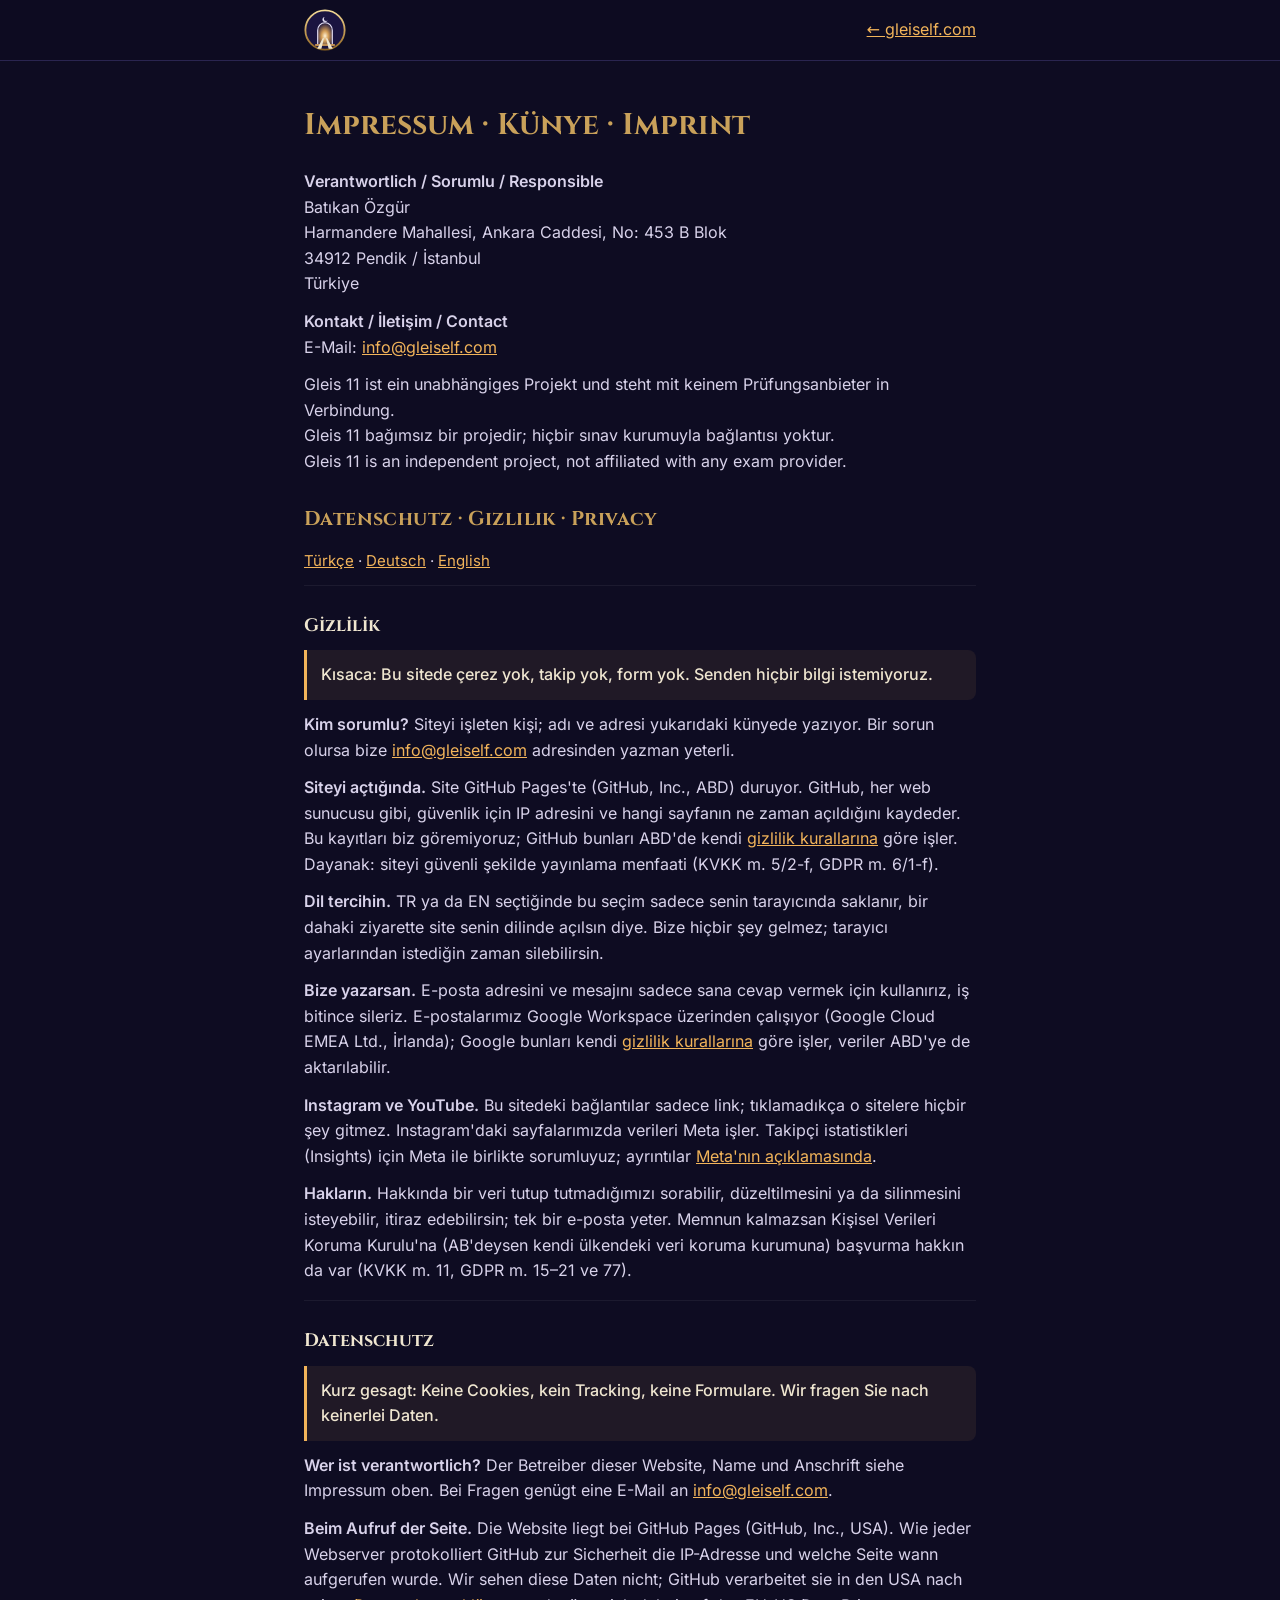
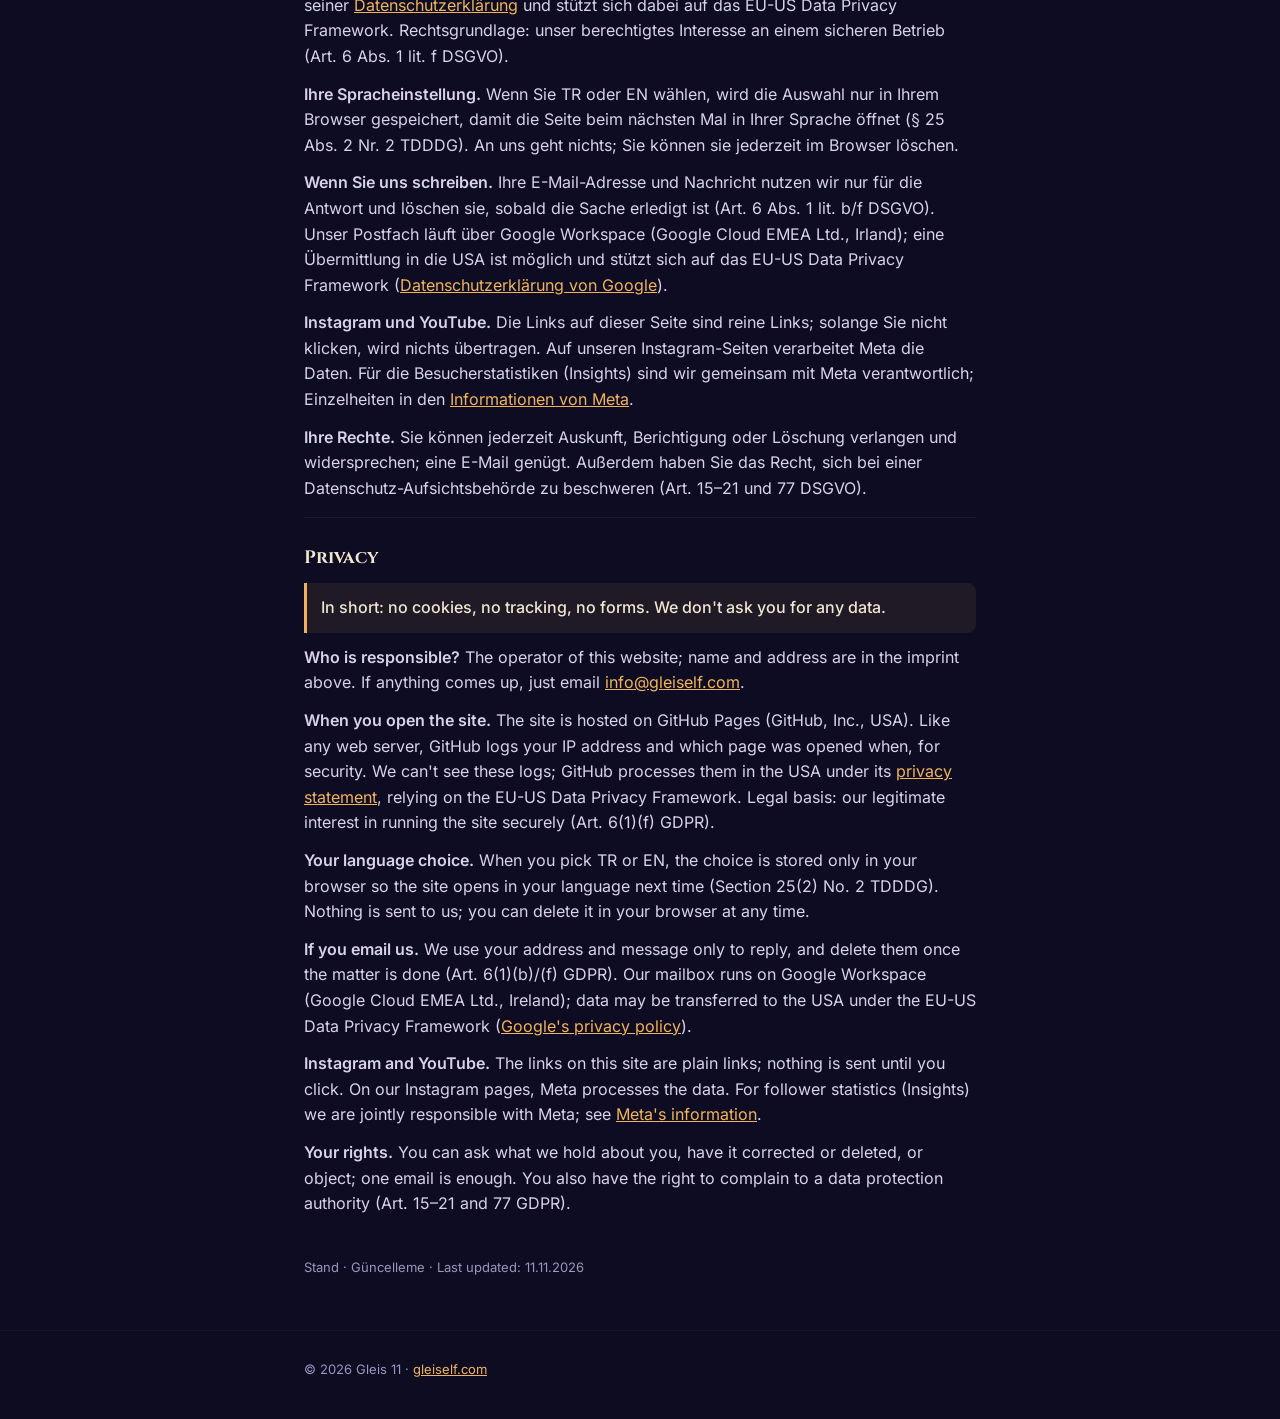
==== commit 7e72b647: "Neutral exam-provider disclaimer, Google Workspace mail note, new intro text" ====
--- a/impressum.html
+++ b/impressum.html
@@ -41,9 +41,9 @@
 <p><b>Kontakt / İletişim / Contact</b><br>
 E-Mail: <a href="mailto:info@gleiself.com">info@gleiself.com</a></p>
 
-<p>Gleis 11 ist ein unabhängiges Projekt und steht in keiner Verbindung zum Goethe-Institut oder zur telc gGmbH.<br>
-Gleis 11 bağımsız bir projedir; Goethe-Institut ve telc gGmbH ile bağlantısı yoktur.<br>
-Gleis 11 is an independent project, not affiliated with the Goethe-Institut or telc gGmbH.</p>
+<p>Gleis 11 ist ein unabhängiges Projekt und steht mit keinem Prüfungsanbieter in Verbindung.<br>
+Gleis 11 bağımsız bir projedir; hiçbir sınav kurumuyla bağlantısı yoktur.<br>
+Gleis 11 is an independent project, not affiliated with any exam provider.</p>
 
 <h2 id="gizlilik">Datenschutz · Gizlilik · Privacy</h2>
 <p class="langnav"><a href="#tr">Türkçe</a> · <a href="#de">Deutsch</a> · <a href="#en">English</a></p>
@@ -54,7 +54,7 @@
 <p><b>Kim sorumlu?</b> Siteyi işleten kişi; adı ve adresi yukarıdaki künyede yazıyor. Bir sorun olursa bize <a href="mailto:info@gleiself.com">info@gleiself.com</a> adresinden yazman yeterli.</p>
 <p><b>Siteyi açtığında.</b> Site GitHub Pages'te (GitHub, Inc., ABD) duruyor. GitHub, her web sunucusu gibi, güvenlik için IP adresini ve hangi sayfanın ne zaman açıldığını kaydeder. Bu kayıtları biz göremiyoruz; GitHub bunları ABD'de kendi <a href="https://docs.github.com/tr/site-policy/privacy-policies/github-general-privacy-statement" rel="noopener">gizlilik kurallarına</a> göre işler. Dayanak: siteyi güvenli şekilde yayınlama menfaati (KVKK m. 5/2-f, GDPR m. 6/1-f).</p>
 <p><b>Dil tercihin.</b> TR ya da EN seçtiğinde bu seçim sadece senin tarayıcında saklanır, bir dahaki ziyarette site senin dilinde açılsın diye. Bize hiçbir şey gelmez; tarayıcı ayarlarından istediğin zaman silebilirsin.</p>
-<p><b>Bize yazarsan.</b> E-posta adresini ve mesajını sadece sana cevap vermek için kullanırız, iş bitince sileriz.</p>
+<p><b>Bize yazarsan.</b> E-posta adresini ve mesajını sadece sana cevap vermek için kullanırız, iş bitince sileriz. E-postalarımız Google Workspace üzerinden çalışıyor (Google Cloud EMEA Ltd., İrlanda); Google bunları kendi <a href="https://policies.google.com/privacy?hl=tr" rel="noopener">gizlilik kurallarına</a> göre işler, veriler ABD'ye de aktarılabilir.</p>
 <p><b>Instagram ve YouTube.</b> Bu sitedeki bağlantılar sadece link; tıklamadıkça o sitelere hiçbir şey gitmez. Instagram'daki sayfalarımızda verileri Meta işler. Takipçi istatistikleri (Insights) için Meta ile birlikte sorumluyuz; ayrıntılar <a href="https://www.facebook.com/legal/terms/information_about_page_insights_data" rel="noopener">Meta'nın açıklamasında</a>.</p>
 <p><b>Hakların.</b> Hakkında bir veri tutup tutmadığımızı sorabilir, düzeltilmesini ya da silinmesini isteyebilir, itiraz edebilirsin; tek bir e-posta yeter. Memnun kalmazsan Kişisel Verileri Koruma Kurulu'na (AB'deysen kendi ülkendeki veri koruma kurumuna) başvurma hakkın da var (KVKK m. 11, GDPR m. 15–21 ve 77).</p>
 </section>
@@ -65,7 +65,7 @@
 <p><b>Wer ist verantwortlich?</b> Der Betreiber dieser Website, Name und Anschrift siehe Impressum oben. Bei Fragen genügt eine E-Mail an <a href="mailto:info@gleiself.com">info@gleiself.com</a>.</p>
 <p><b>Beim Aufruf der Seite.</b> Die Website liegt bei GitHub Pages (GitHub, Inc., USA). Wie jeder Webserver protokolliert GitHub zur Sicherheit die IP-Adresse und welche Seite wann aufgerufen wurde. Wir sehen diese Daten nicht; GitHub verarbeitet sie in den USA nach seiner <a href="https://docs.github.com/de/site-policy/privacy-policies/github-general-privacy-statement" rel="noopener">Datenschutzerklärung</a> und stützt sich dabei auf das EU-US Data Privacy Framework. Rechtsgrundlage: unser berechtigtes Interesse an einem sicheren Betrieb (Art. 6 Abs. 1 lit. f DSGVO).</p>
 <p><b>Ihre Spracheinstellung.</b> Wenn Sie TR oder EN wählen, wird die Auswahl nur in Ihrem Browser gespeichert, damit die Seite beim nächsten Mal in Ihrer Sprache öffnet (§ 25 Abs. 2 Nr. 2 TDDDG). An uns geht nichts; Sie können sie jederzeit im Browser löschen.</p>
-<p><b>Wenn Sie uns schreiben.</b> Ihre E-Mail-Adresse und Nachricht nutzen wir nur für die Antwort und löschen sie, sobald die Sache erledigt ist (Art. 6 Abs. 1 lit. b/f DSGVO).</p>
+<p><b>Wenn Sie uns schreiben.</b> Ihre E-Mail-Adresse und Nachricht nutzen wir nur für die Antwort und löschen sie, sobald die Sache erledigt ist (Art. 6 Abs. 1 lit. b/f DSGVO). Unser Postfach läuft über Google Workspace (Google Cloud EMEA Ltd., Irland); eine Übermittlung in die USA ist möglich und stützt sich auf das EU-US Data Privacy Framework (<a href="https://policies.google.com/privacy?hl=de" rel="noopener">Datenschutzerklärung von Google</a>).</p>
 <p><b>Instagram und YouTube.</b> Die Links auf dieser Seite sind reine Links; solange Sie nicht klicken, wird nichts übertragen. Auf unseren Instagram-Seiten verarbeitet Meta die Daten. Für die Besucherstatistiken (Insights) sind wir gemeinsam mit Meta verantwortlich; Einzelheiten in den <a href="https://www.facebook.com/legal/terms/information_about_page_insights_data" rel="noopener">Informationen von Meta</a>.</p>
 <p><b>Ihre Rechte.</b> Sie können jederzeit Auskunft, Berichtigung oder Löschung verlangen und widersprechen; eine E-Mail genügt. Außerdem haben Sie das Recht, sich bei einer Datenschutz-Aufsichtsbehörde zu beschweren (Art. 15–21 und 77 DSGVO).</p>
 </section>
@@ -76,7 +76,7 @@
 <p><b>Who is responsible?</b> The operator of this website; name and address are in the imprint above. If anything comes up, just email <a href="mailto:info@gleiself.com">info@gleiself.com</a>.</p>
 <p><b>When you open the site.</b> The site is hosted on GitHub Pages (GitHub, Inc., USA). Like any web server, GitHub logs your IP address and which page was opened when, for security. We can't see these logs; GitHub processes them in the USA under its <a href="https://docs.github.com/en/site-policy/privacy-policies/github-general-privacy-statement" rel="noopener">privacy statement</a>, relying on the EU-US Data Privacy Framework. Legal basis: our legitimate interest in running the site securely (Art. 6(1)(f) GDPR).</p>
 <p><b>Your language choice.</b> When you pick TR or EN, the choice is stored only in your browser so the site opens in your language next time (Section 25(2) No. 2 TDDDG). Nothing is sent to us; you can delete it in your browser at any time.</p>
-<p><b>If you email us.</b> We use your address and message only to reply, and delete them once the matter is done (Art. 6(1)(b)/(f) GDPR).</p>
+<p><b>If you email us.</b> We use your address and message only to reply, and delete them once the matter is done (Art. 6(1)(b)/(f) GDPR). Our mailbox runs on Google Workspace (Google Cloud EMEA Ltd., Ireland); data may be transferred to the USA under the EU-US Data Privacy Framework (<a href="https://policies.google.com/privacy?hl=en" rel="noopener">Google's privacy policy</a>).</p>
 <p><b>Instagram and YouTube.</b> The links on this site are plain links; nothing is sent until you click. On our Instagram pages, Meta processes the data. For follower statistics (Insights) we are jointly responsible with Meta; see <a href="https://www.facebook.com/legal/terms/information_about_page_insights_data" rel="noopener">Meta's information</a>.</p>
 <p><b>Your rights.</b> You can ask what we hold about you, have it corrected or deleted, or object; one email is enough. You also have the right to complain to a data protection authority (Art. 15–21 and 77 GDPR).</p>
 </section>
